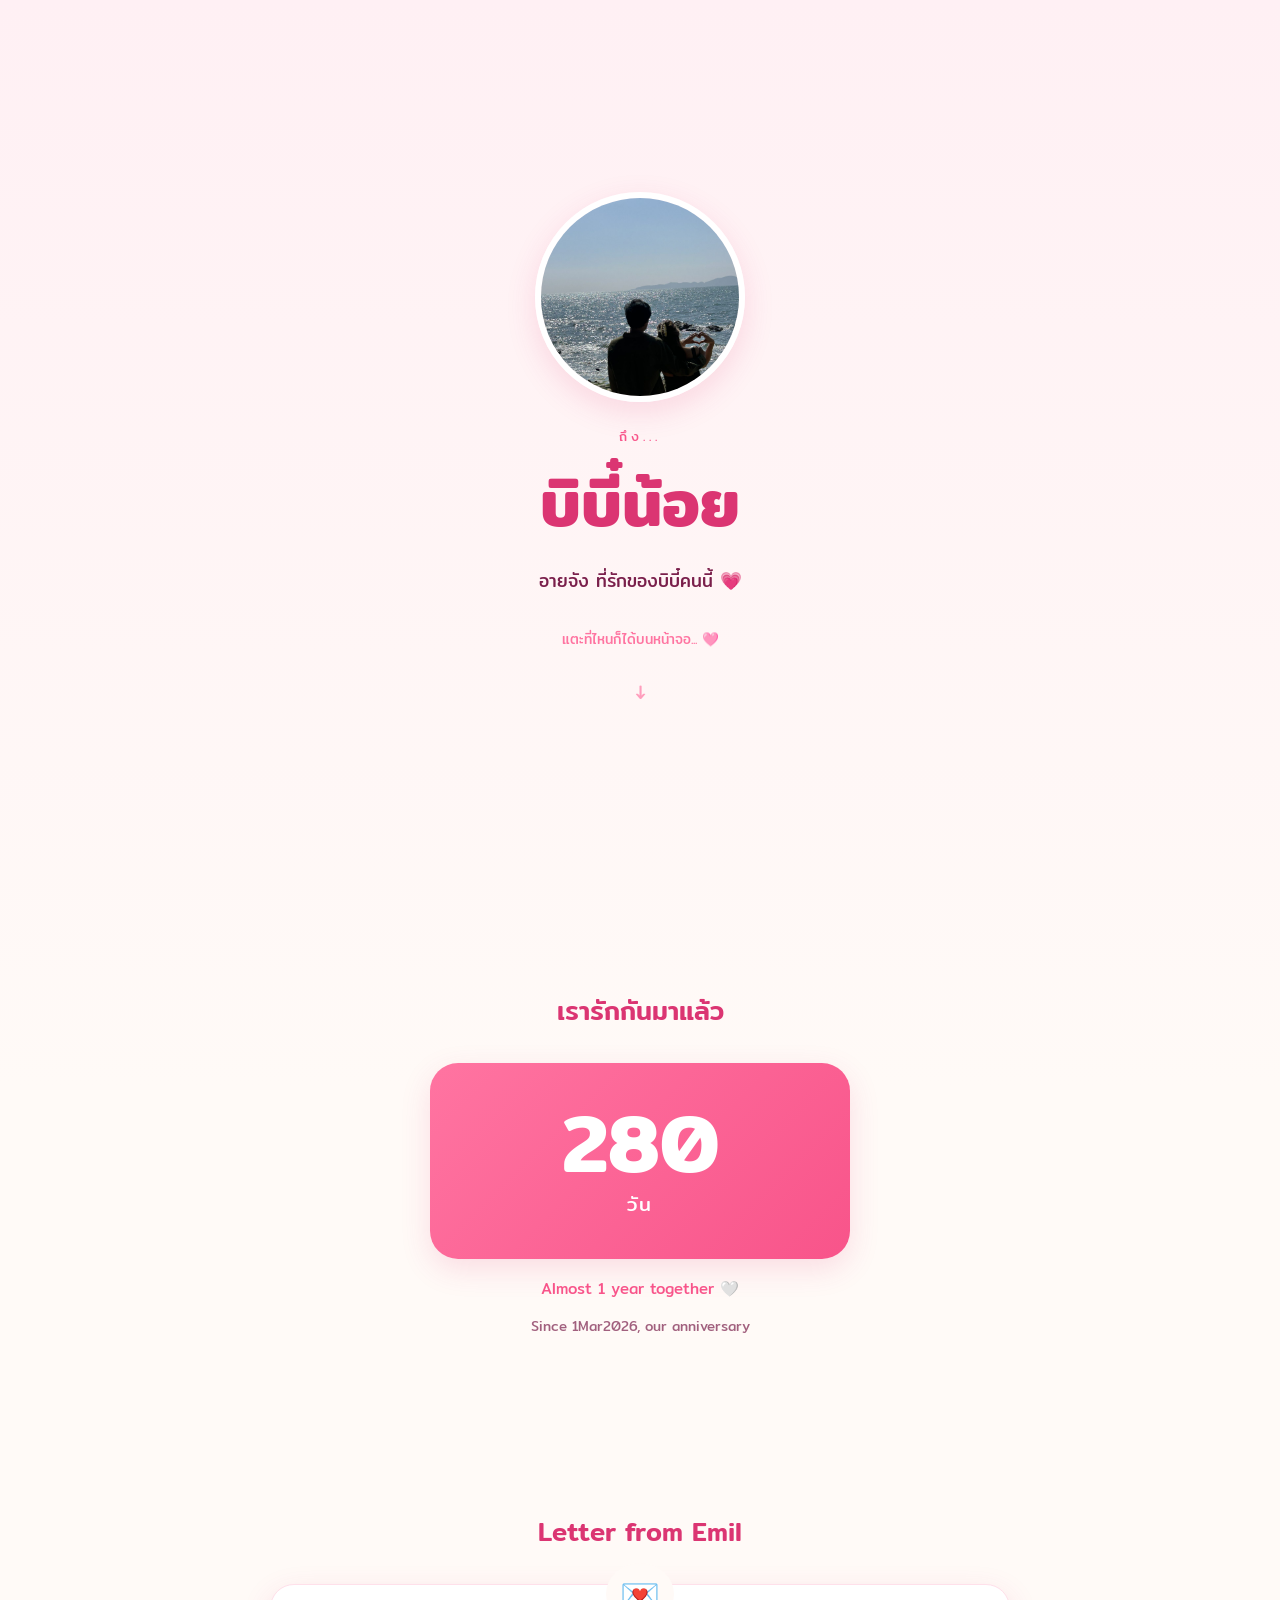
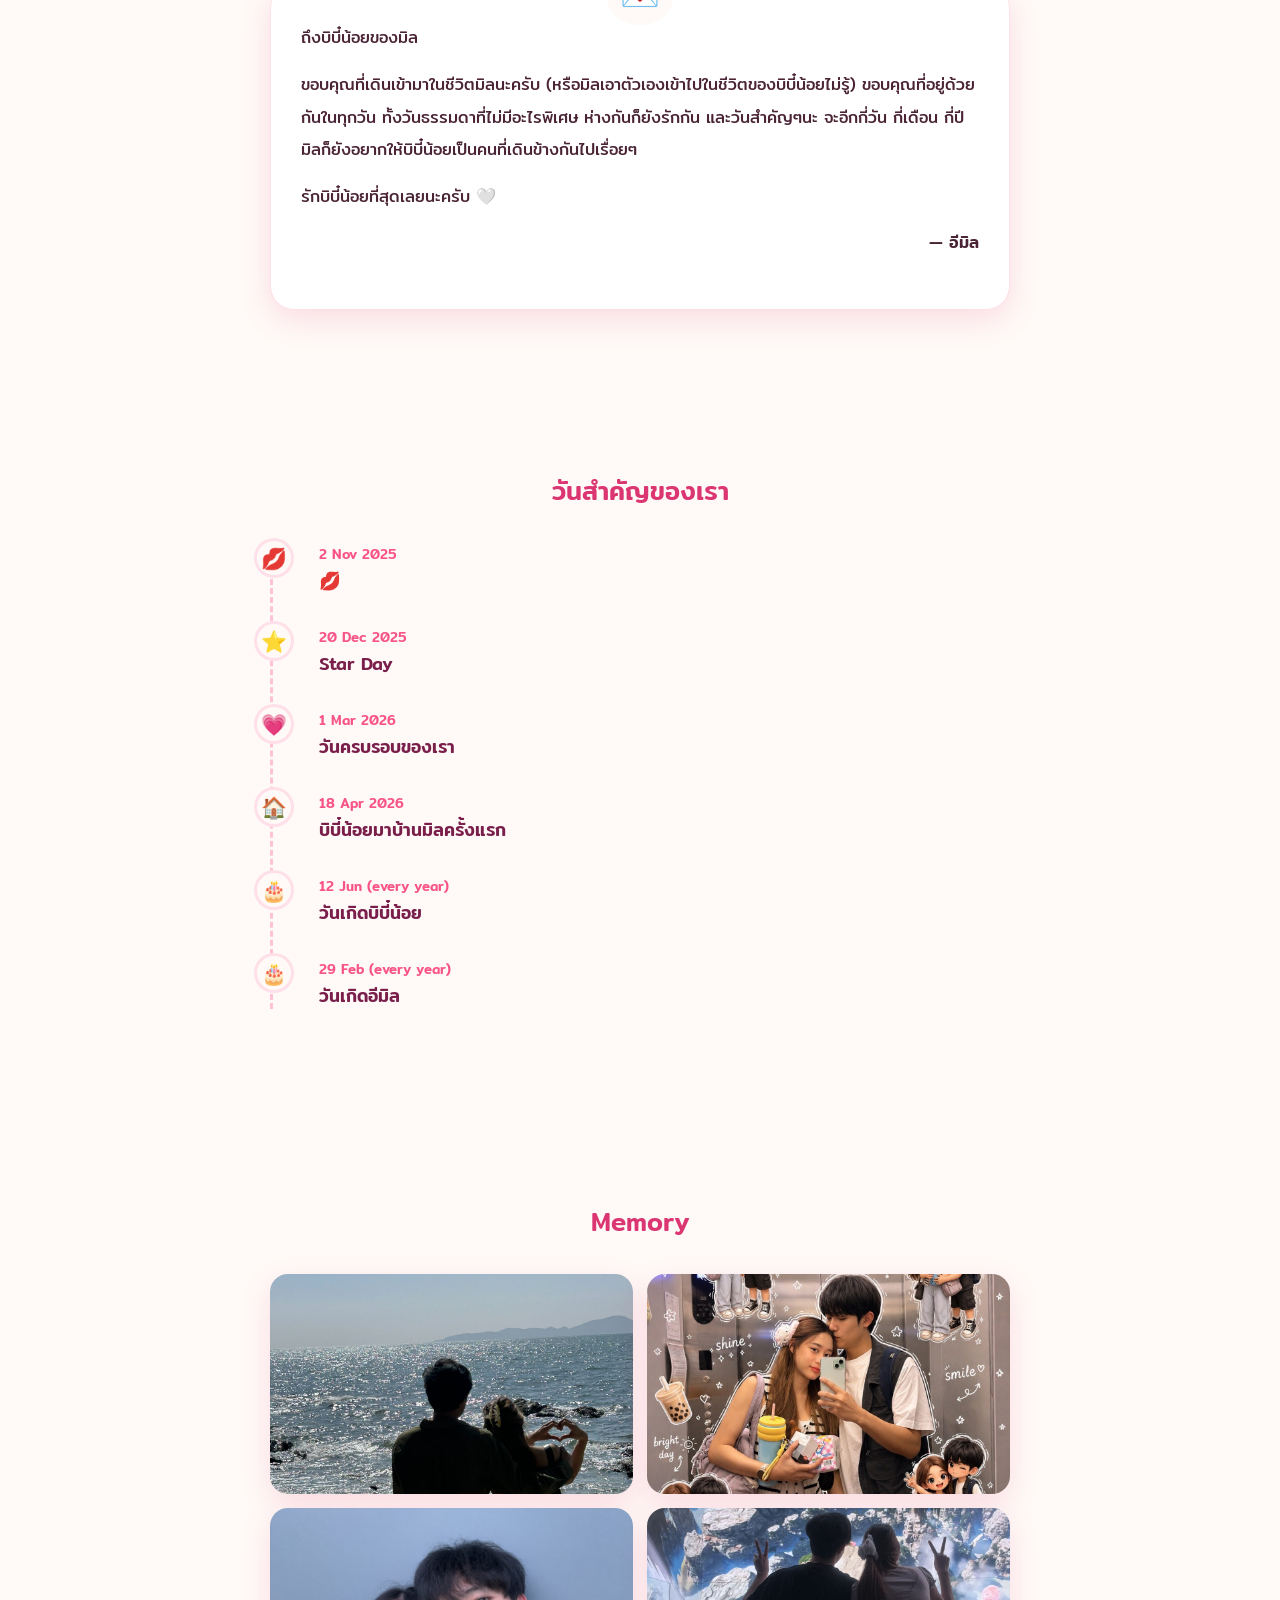
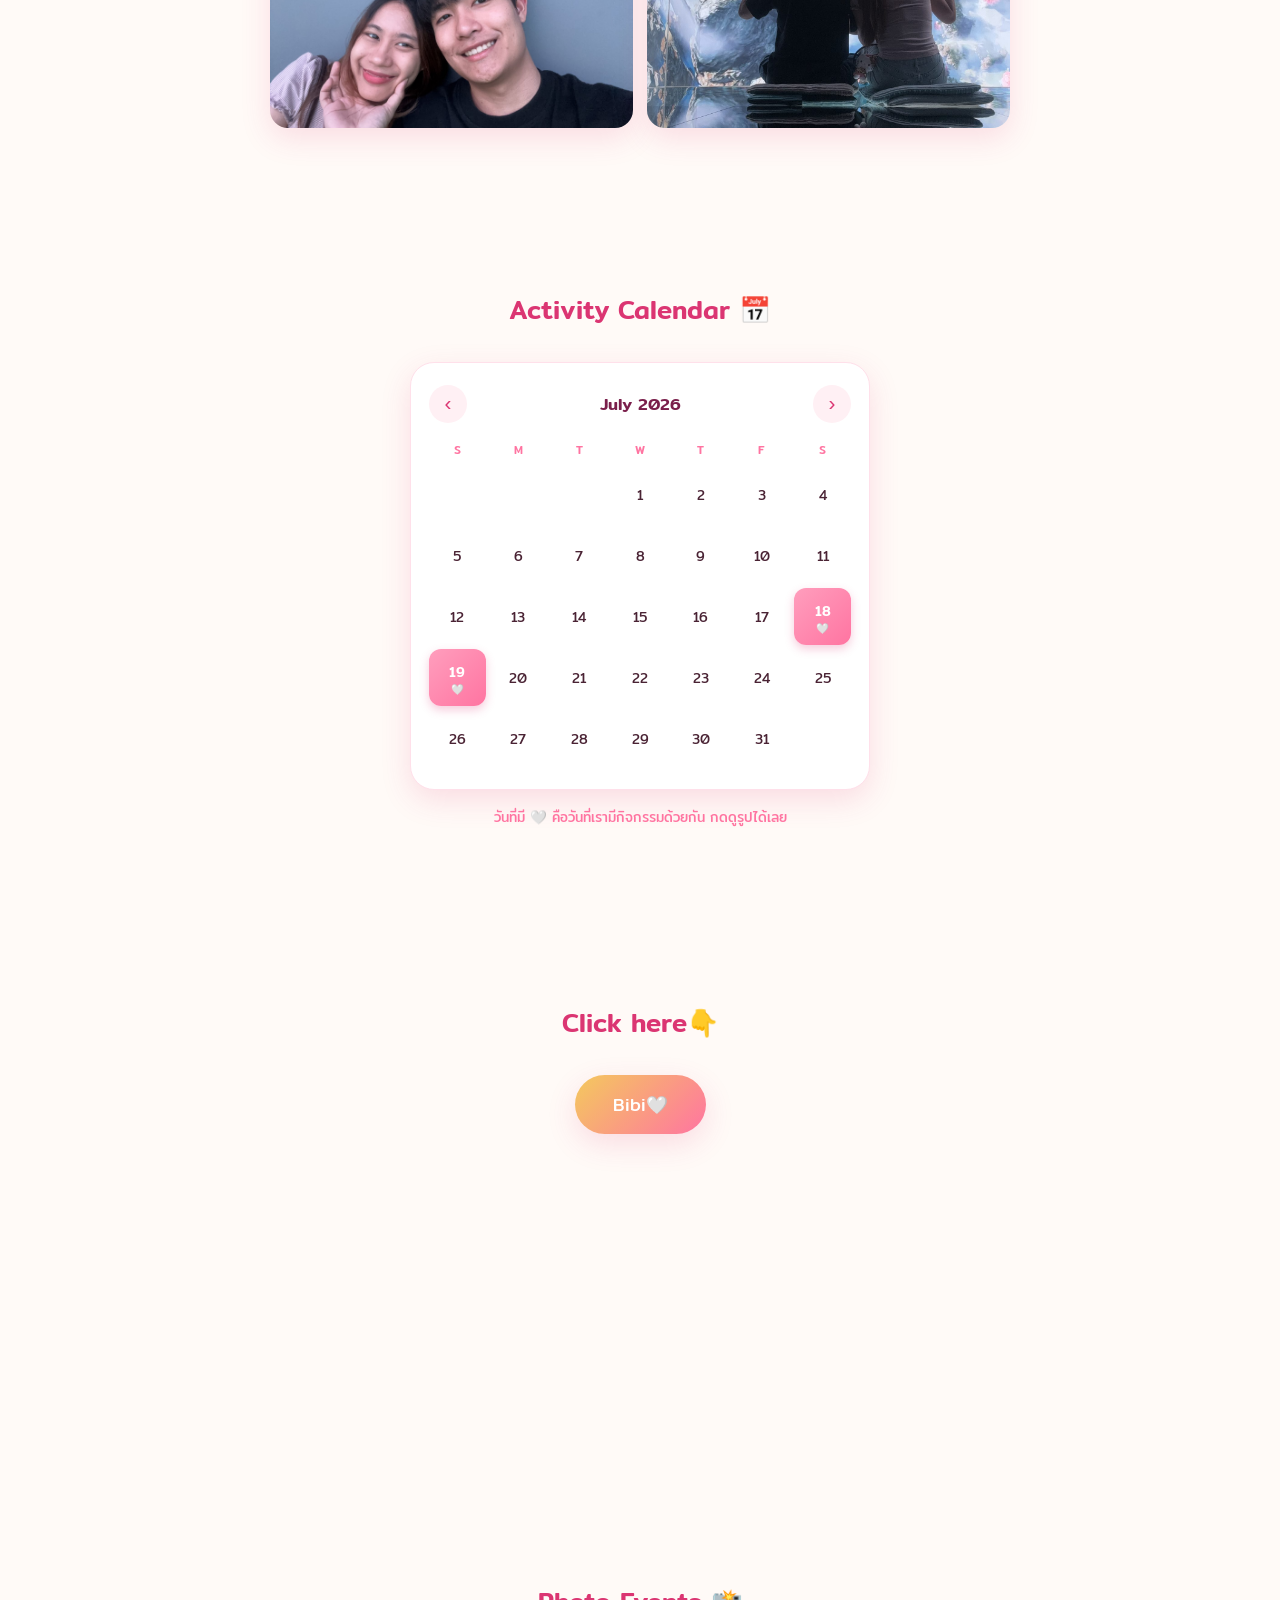
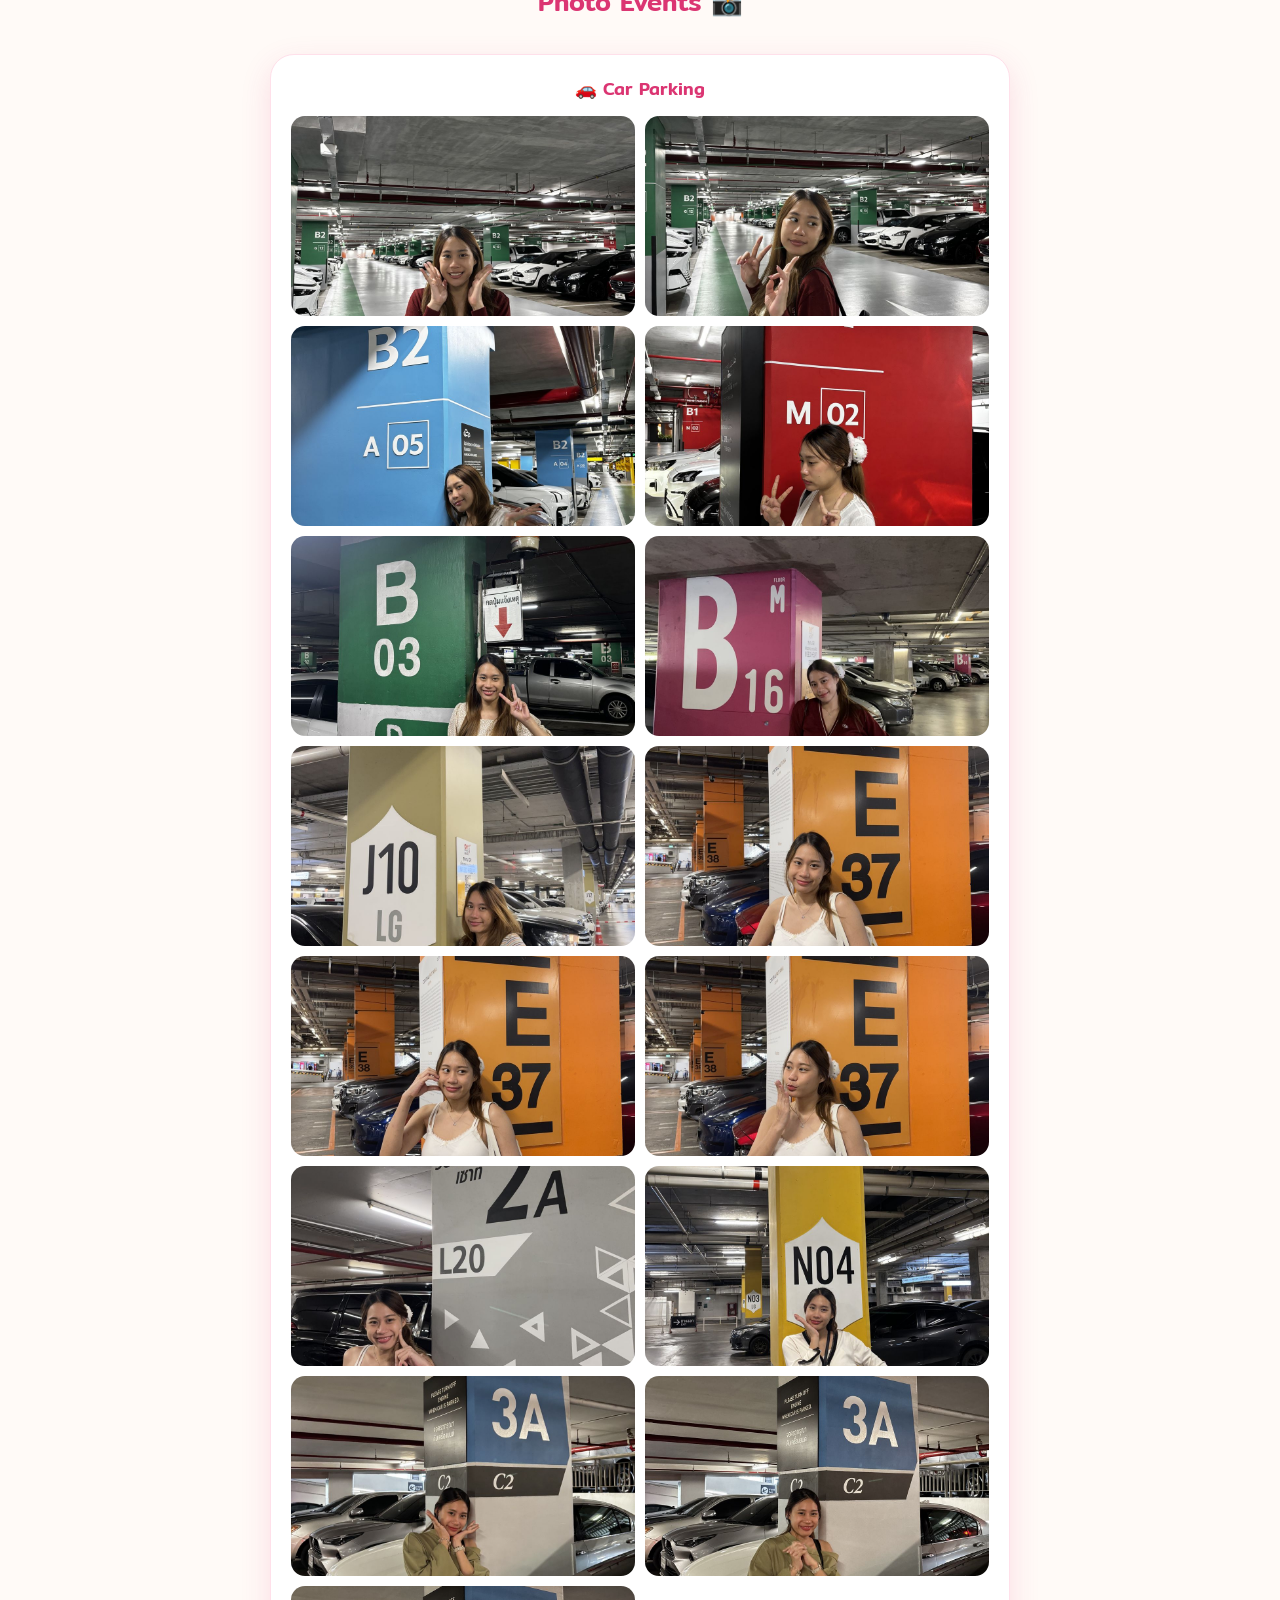
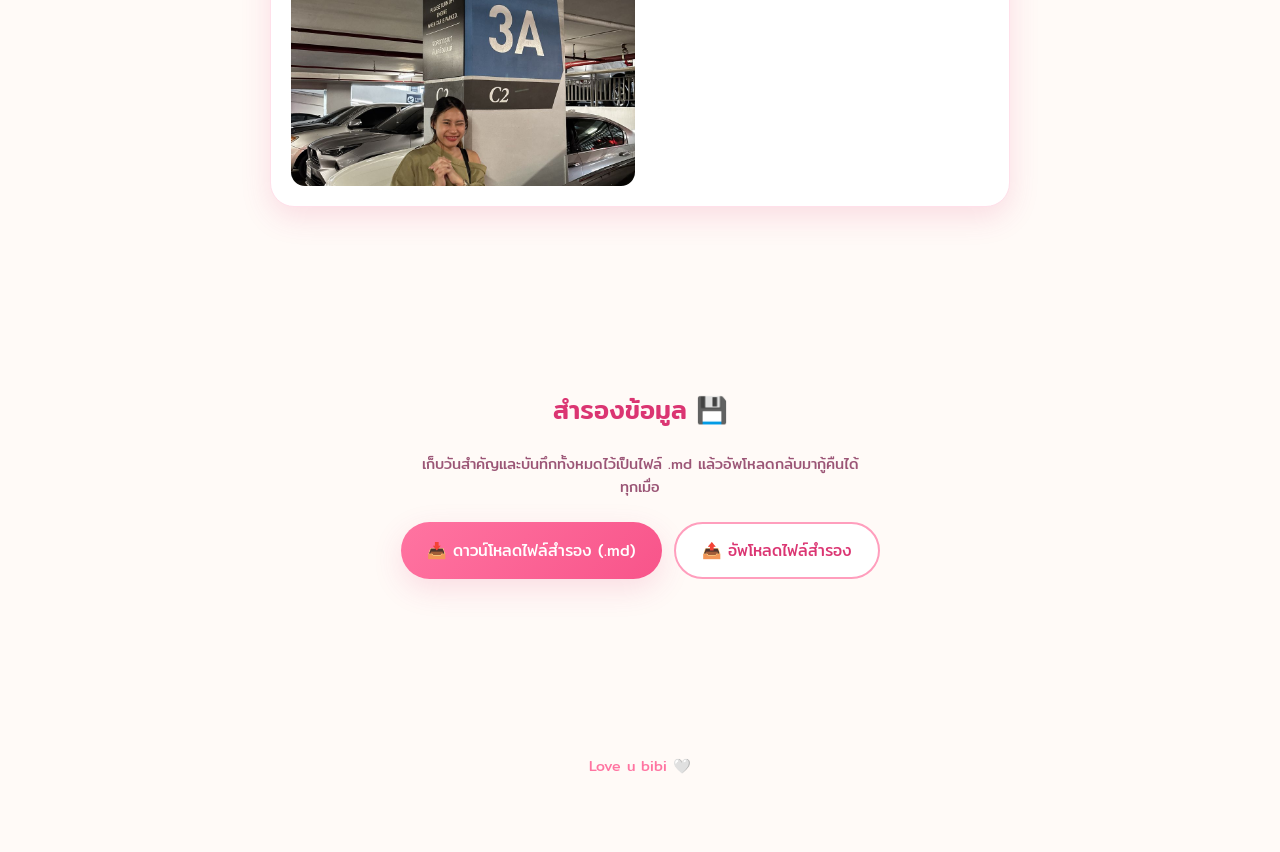
==== love/index.html @ 6ec4f857 "love/: Photo Events replaces journal — Car Parking category, 15 photos (v=3)" ====
<!DOCTYPE html>
<html lang="th">
<head>
<meta charset="UTF-8" />
<meta name="viewport" content="width=device-width, initial-scale=1.0" />
<title>อายจัง 💕</title>
<link rel="preconnect" href="https://fonts.googleapis.com">
<link href="https://fonts.googleapis.com/css2?family=Mitr:wght@300;400;500;600&family=Kanit:wght@300;400;500;600&display=swap" rel="stylesheet">
<link rel="stylesheet" href="style.css?v=3">
</head>
<body>

<div id="heart-field"></div>

<header class="hero">
  <div class="hero-photo">
    <img src="assets/photo-5.jpeg" alt="เรา" />
  </div>
  <p class="eyebrow">ถึง...</p>
  <h1 id="nickname-rotator">พี่อาย</h1>
  <p class="tagline">อายจัง ที่รักของบิบี๋คนนี้ 💗</p>
  <p class="hint">แตะที่ไหนก็ได้บนหน้าจอ... 🩷</p>
  <div class="scroll-cue">↓</div>
</header>

<main>

  <section class="counter-section">
    <h2 class="section-title">เรารักกันมาแล้ว</h2>
    <div class="counter-box">
      <div class="counter-num" id="day-count">0</div>
      <div class="counter-label">วัน</div>
    </div>
    <p class="counter-sub" id="counter-sub"></p>
    <p class="counter-since">Since 1Mar2026, our anniversary</p>
  </section>

  <section class="letter-section">
    <h2 class="section-title">Letter from Emil</h2>
    <div class="letter-card">
      <p>ถึงบิบี๋น้อยของมิล</p>
      <p>ขอบคุณที่เดินเข้ามาในชีวิตมิลนะครับ (หรือมิลเอาตัวเองเข้าไปในชีวิตของบิบี๋น้อยไม่รู้) ขอบคุณที่อยู่ด้วยกันในทุกวัน ทั้งวันธรรมดาที่ไม่มีอะไรพิเศษ ห่างกันก็ยังรักกัน และวันสำคัญๆนะ จะอีกกี่วัน กี่เดือน กี่ปี มิลก็ยังอยากให้บิบี๋น้อยเป็นคนที่เดินข้างกันไปเรื่อยๆ</p>
      <p>รักบิบี๋น้อยที่สุดเลยนะครับ 🤍</p>
      <p class="signature">— อีมิล</p>
    </div>
  </section>

  <section class="timeline-section">
    <h2 class="section-title">วันสำคัญของเรา</h2>
    <div class="timeline" id="timeline"></div>
  </section>

  <section class="gallery-section">
    <h2 class="section-title">Memory</h2>
    <div class="gallery" id="gallery">
      <img src="assets/photo-5.jpeg" alt="เรา" />
      <img src="assets/photo-3.jpeg" alt="เรา" />
      <img src="assets/photo-1.jpeg" alt="เรา" />
      <img src="assets/photo-2.jpeg" alt="เรา" />
    </div>
  </section>

  <section class="calendar-section">
    <h2 class="section-title">Activity Calendar 📅</h2>
    <div class="calendar-card">
      <div class="calendar-head">
        <button id="cal-prev" aria-label="previous month">‹</button>
        <div id="cal-title"></div>
        <button id="cal-next" aria-label="next month">›</button>
      </div>
      <div class="calendar-grid" id="cal-grid"></div>
    </div>
    <p class="calendar-hint">วันที่มี 🤍 คือวันที่เรามีกิจกรรมด้วยกัน กดดูรูปได้เลย</p>
  </section>

  <section class="surprise-section">
    <h2 class="section-title">Click here👇</h2>
    <button id="surprise-btn">Bibi🤍</button>
    <div class="surprise-photo" id="surprise-photo">
      <img src="assets/photo-4.jpeg" alt="จูบ" />
    </div>
    <div class="surprise-message" id="surprise-message"></div>
  </section>

  <section class="events-section">
    <h2 class="section-title">Photo Events 📸</h2>
    <div id="events-list"></div>
  </section>

  <section class="backup-section">
    <h2 class="section-title">สำรองข้อมูล 💾</h2>
    <p class="backup-desc">เก็บวันสำคัญและบันทึกทั้งหมดไว้เป็นไฟล์ .md แล้วอัพโหลดกลับมากู้คืนได้ทุกเมื่อ</p>
    <div class="backup-buttons">
      <button id="export-btn">📥 ดาวน์โหลดไฟล์สำรอง (.md)</button>
      <label class="upload-btn" for="import-input">📤 อัพโหลดไฟล์สำรอง</label>
      <input type="file" id="import-input" accept=".md,.txt" hidden />
    </div>
    <p class="backup-status" id="backup-status"></p>
  </section>

</main>

<footer>
  <p>Love u bibi 🤍</p>
</footer>

<div class="day-view" id="day-view">
  <div class="day-view-card">
    <button class="day-view-close" id="day-view-close">✕</button>
    <div class="day-view-title" id="day-view-title"></div>
    <div class="day-view-photos" id="day-view-photos"></div>
  </div>
</div>

<div class="lightbox" id="lightbox">
  <img id="lightbox-img" src="" alt="" />
</div>

<script src="script.js?v=3"></script>
</body>
</html>
---- love/style.css ----
:root {
  --pink-50: #fff0f4;
  --pink-100: #ffe0ea;
  --pink-200: #ffc2d6;
  --pink-300: #ff9ebd;
  --pink-400: #ff74a1;
  --pink-500: #f8548a;
  --pink-600: #db3572;
  --plum-700: #7a1f4b;
  --ink: #4a2334;
  --cream: #fffaf7;
  --gold: #f4c95d;
  --shadow: 0 10px 30px rgba(219, 53, 114, 0.15);
}

* { box-sizing: border-box; }

html { scroll-behavior: smooth; }

body {
  margin: 0;
  font-family: "Mitr", "Kanit", sans-serif;
  background: linear-gradient(180deg, var(--pink-50) 0%, var(--cream) 15%, var(--cream) 100%);
  color: var(--ink);
  overflow-x: hidden;
  cursor: default;
}

#heart-field {
  position: fixed;
  inset: 0;
  pointer-events: none;
  z-index: 5;
  overflow: hidden;
}

.ambient-heart {
  position: absolute;
  bottom: -10%;
  font-size: 20px;
  opacity: 0.55;
  animation: floatUp linear forwards;
  will-change: transform;
  filter: drop-shadow(0 0 6px rgba(255,255,255,0.4));
}

@keyframes floatUp {
  0% { transform: translateY(0) translateX(0) rotate(0deg); opacity: 0; }
  10% { opacity: 0.6; }
  90% { opacity: 0.5; }
  100% { transform: translateY(-115vh) translateX(var(--drift, 20px)) rotate(25deg); opacity: 0; }
}

.burst-heart {
  position: fixed;
  pointer-events: none;
  z-index: 999;
  font-size: 18px;
  animation: burst 900ms ease-out forwards;
}

@keyframes burst {
  0% { transform: translate(0,0) scale(0.6); opacity: 1; }
  100% { transform: translate(var(--bx), var(--by)) scale(1.2); opacity: 0; }
}

/* HERO */
.hero {
  min-height: 100svh;
  display: flex;
  flex-direction: column;
  align-items: center;
  justify-content: center;
  text-align: center;
  padding: 40px 20px;
  position: relative;
  z-index: 2;
}

.hero-photo {
  width: 210px;
  height: 210px;
  border-radius: 50%;
  overflow: hidden;
  border: 6px solid #fff;
  box-shadow: var(--shadow);
  margin-bottom: 24px;
}

.hero-photo img {
  width: 100%;
  height: 100%;
  object-fit: cover;
  object-position: center 25%;
}

.eyebrow {
  letter-spacing: 4px;
  text-transform: uppercase;
  font-size: 13px;
  color: var(--pink-500);
  margin: 0 0 6px;
}

#nickname-rotator {
  font-size: clamp(2.4rem, 8vw, 4rem);
  margin: 0;
  color: var(--pink-600);
  font-weight: 600;
  min-height: 1.3em;
  transition: opacity 0.35s ease;
}

.tagline {
  font-size: 1.1rem;
  color: var(--plum-700);
  margin: 14px 0 4px;
}

.hint {
  font-size: 0.85rem;
  color: var(--pink-400);
  margin-top: 30px;
}

.scroll-cue {
  margin-top: 10px;
  font-size: 1.4rem;
  color: var(--pink-300);
  animation: bounce 2s infinite;
}

@keyframes bounce {
  0%, 100% { transform: translateY(0); }
  50% { transform: translateY(8px); }
}

main {
  position: relative;
  z-index: 2;
}

section {
  padding: 70px 20px;
  max-width: 780px;
  margin: 0 auto;
}

.section-title {
  text-align: center;
  font-size: 1.6rem;
  color: var(--pink-600);
  margin-bottom: 32px;
  font-weight: 500;
}

/* COUNTER */
.counter-section { text-align: center; }

.counter-box {
  background: linear-gradient(135deg, var(--pink-400), var(--pink-500));
  color: #fff;
  border-radius: 28px;
  padding: 40px 20px;
  box-shadow: var(--shadow);
  max-width: 420px;
  margin: 0 auto;
}

.counter-num {
  font-size: clamp(3rem, 14vw, 5rem);
  font-weight: 600;
  line-height: 1;
  font-variant-numeric: tabular-nums;
}

.counter-label {
  font-size: 1.2rem;
  margin-top: 6px;
  letter-spacing: 2px;
}

.counter-sub {
  margin-top: 18px;
  color: var(--pink-500);
  font-size: 0.95rem;
}

.counter-since {
  color: var(--plum-700);
  opacity: 0.7;
  font-size: 0.85rem;
  margin-top: 4px;
}

/* LETTER */
.letter-card {
  background: #fff;
  border-radius: 24px;
  padding: 36px 30px;
  box-shadow: var(--shadow);
  border: 1px solid var(--pink-100);
  position: relative;
}

.letter-card::before {
  content: "💌";
  position: absolute;
  top: -22px;
  left: 50%;
  transform: translateX(-50%);
  font-size: 2rem;
  background: var(--cream);
  padding: 6px 14px;
  border-radius: 50%;
}

.letter-card p {
  line-height: 2;
  font-size: 1.02rem;
  color: var(--ink);
  margin: 0 0 14px;
}

.signature {
  text-align: right;
  color: var(--pink-500);
  font-weight: 500;
}

/* TIMELINE */
.timeline {
  position: relative;
  padding-left: 26px;
  border-left: 3px dashed var(--pink-200);
}

.timeline-item {
  position: relative;
  margin-bottom: 32px;
  padding-left: 20px;
}

.timeline-item::before {
  content: attr(data-emoji);
  position: absolute;
  left: -42px;
  top: -2px;
  font-size: 1.3rem;
  background: var(--cream);
  width: 34px;
  height: 34px;
  display: flex;
  align-items: center;
  justify-content: center;
  border-radius: 50%;
  box-shadow: 0 0 0 3px var(--pink-100);
}

.timeline-item .t-date {
  color: var(--pink-500);
  font-size: 0.85rem;
  font-weight: 500;
}

.timeline-item .t-title {
  font-size: 1.1rem;
  color: var(--plum-700);
  margin: 2px 0 4px;
  font-weight: 500;
}

.timeline-item .t-desc {
  font-size: 0.9rem;
  color: var(--ink);
  opacity: 0.8;
}

/* GALLERY */
.gallery {
  display: grid;
  grid-template-columns: repeat(2, 1fr);
  gap: 14px;
}

.gallery img {
  width: 100%;
  height: 220px;
  object-fit: cover;
  border-radius: 18px;
  box-shadow: var(--shadow);
  cursor: pointer;
  transition: transform 0.25s ease;
}

.gallery img:hover { transform: scale(1.03); }

/* ACTIVITY CALENDAR */
.calendar-card {
  background: #fff;
  border-radius: 24px;
  padding: 22px 18px;
  box-shadow: var(--shadow);
  border: 1px solid var(--pink-100);
  max-width: 460px;
  margin: 0 auto;
}

.calendar-head {
  display: flex;
  align-items: center;
  justify-content: space-between;
  margin-bottom: 14px;
}

.calendar-head button {
  border: none;
  background: var(--pink-50);
  color: var(--pink-600);
  width: 38px;
  height: 38px;
  border-radius: 50%;
  font-size: 1.3rem;
  cursor: pointer;
  line-height: 1;
}

.calendar-head button:active { transform: scale(0.92); }

#cal-title {
  font-weight: 500;
  color: var(--plum-700);
  font-size: 1.05rem;
}

.calendar-grid {
  display: grid;
  grid-template-columns: repeat(7, 1fr);
  gap: 4px;
}

.cal-dow {
  text-align: center;
  font-size: 0.72rem;
  color: var(--pink-400);
  padding: 4px 0;
  font-weight: 500;
}

.cal-day {
  aspect-ratio: 1;
  display: flex;
  flex-direction: column;
  align-items: center;
  justify-content: center;
  border-radius: 12px;
  font-size: 0.85rem;
  color: var(--ink);
  position: relative;
}

.cal-day.cal-today { box-shadow: inset 0 0 0 2px var(--pink-300); }

.cal-day.cal-active {
  background: linear-gradient(135deg, var(--pink-300), var(--pink-400));
  color: #fff;
  cursor: pointer;
  font-weight: 500;
  box-shadow: 0 4px 10px rgba(219, 53, 114, 0.25);
}

.cal-day.cal-active:active { transform: scale(0.92); }

.cal-day .cal-mark {
  font-size: 0.65rem;
  line-height: 1;
  margin-top: 1px;
}

.calendar-hint {
  text-align: center;
  color: var(--pink-400);
  font-size: 0.85rem;
  margin-top: 16px;
}

/* DAY VIEW OVERLAY */
.day-view {
  position: fixed;
  inset: 0;
  background: rgba(74, 35, 52, 0.85);
  display: none;
  align-items: center;
  justify-content: center;
  z-index: 1001;
  padding: 18px;
}

.day-view.open { display: flex; }

.day-view-card {
  background: var(--cream);
  border-radius: 22px;
  padding: 20px;
  max-width: 460px;
  width: 100%;
  max-height: 88vh;
  overflow-y: auto;
  position: relative;
}

.day-view-close {
  position: absolute;
  top: 12px;
  right: 12px;
  border: none;
  background: var(--pink-100);
  color: var(--pink-600);
  width: 34px;
  height: 34px;
  border-radius: 50%;
  cursor: pointer;
  font-size: 1rem;
}

.day-view-title {
  text-align: center;
  color: var(--pink-600);
  font-weight: 500;
  font-size: 1.05rem;
  margin: 4px 30px 14px;
}

.day-view-photos {
  display: flex;
  flex-direction: column;
  gap: 12px;
}

.day-view-activity-title {
  color: var(--pink-600);
  font-weight: 500;
  font-size: 0.95rem;
  margin-top: 6px;
}

.day-view-photos img {
  width: 100%;
  border-radius: 14px;
  box-shadow: var(--shadow);
  display: block;
}

/* SURPRISE */
.surprise-section {
  text-align: center;
}

#surprise-btn {
  font-family: inherit;
  font-size: 1.1rem;
  padding: 16px 38px;
  border-radius: 999px;
  border: none;
  background: linear-gradient(135deg, var(--gold), var(--pink-400));
  color: #fff;
  box-shadow: var(--shadow);
  cursor: pointer;
  transition: transform 0.15s ease;
}

#surprise-btn:active { transform: scale(0.95); }

.surprise-photo {
  margin: 26px auto 0;
  width: min(270px, 70vw);
  transform: scale(0);
  opacity: 0;
  transition: transform 0.5s cubic-bezier(0.34, 1.56, 0.64, 1), opacity 0.4s ease;
}

.surprise-photo.show {
  transform: scale(1);
  opacity: 1;
}

.surprise-photo img {
  width: 100%;
  border-radius: 22px;
  border: 5px solid #fff;
  box-shadow: var(--shadow);
  display: block;
}

.surprise-message {
  margin-top: 26px;
  font-size: 1.15rem;
  color: var(--plum-700);
  min-height: 30px;
  max-width: 500px;
  margin-left: auto;
  margin-right: auto;
  line-height: 1.8;
  opacity: 0;
  transition: opacity 0.4s ease;
}

.surprise-message.show { opacity: 1; }

/* JOURNAL */
.journal-form {
  background: #fff;
  border-radius: 20px;
  padding: 20px;
  box-shadow: var(--shadow);
  border: 1px solid var(--pink-100);
  display: flex;
  flex-direction: column;
  gap: 12px;
  max-width: 520px;
  margin: 0 auto 26px;
}

.journal-form input,
.journal-form select {
  font-family: inherit;
  font-size: 0.95rem;
  padding: 12px 14px;
  border: 1.5px solid var(--pink-200);
  border-radius: 12px;
  color: var(--ink);
  background: var(--pink-50);
  outline: none;
}

.journal-form input:focus,
.journal-form select:focus {
  border-color: var(--pink-400);
}

.journal-form-row {
  display: flex;
  gap: 10px;
}

.journal-form-row select { flex: 1; }

.journal-form button {
  font-family: inherit;
  font-size: 0.95rem;
  padding: 12px 22px;
  border: none;
  border-radius: 12px;
  background: linear-gradient(135deg, var(--pink-400), var(--pink-500));
  color: #fff;
  cursor: pointer;
}

.journal-form button:active { transform: scale(0.96); }

.notes-list {
  max-width: 520px;
  margin: 0 auto;
  display: flex;
  flex-direction: column;
  gap: 10px;
}

.note-item {
  background: #fff;
  border: 1px solid var(--pink-100);
  border-radius: 14px;
  padding: 12px 16px;
  box-shadow: 0 4px 12px rgba(219, 53, 114, 0.08);
  display: flex;
  align-items: flex-start;
  gap: 10px;
}

.note-item .n-body { flex: 1; }

.note-item .n-date {
  font-size: 0.78rem;
  color: var(--pink-500);
}

.note-item .n-text {
  font-size: 0.95rem;
  color: var(--ink);
  margin-top: 2px;
  word-break: break-word;
}

.note-item .n-del {
  border: none;
  background: none;
  cursor: pointer;
  font-size: 0.9rem;
  opacity: 0.5;
  padding: 4px;
}

.note-item .n-del:hover { opacity: 1; }

.notes-empty {
  text-align: center;
  color: var(--pink-300);
  font-size: 0.9rem;
}

/* PHOTO EVENTS */
.event-card {
  background: #fff;
  border-radius: 24px;
  padding: 20px;
  box-shadow: var(--shadow);
  border: 1px solid var(--pink-100);
  margin-bottom: 22px;
}

.event-title {
  color: var(--pink-600);
  font-weight: 500;
  font-size: 1.1rem;
  margin: 0 0 14px;
  text-align: center;
}

.event-photos {
  display: grid;
  grid-template-columns: repeat(2, 1fr);
  gap: 10px;
}

.event-photos img {
  width: 100%;
  height: 200px;
  object-fit: cover;
  border-radius: 14px;
  cursor: pointer;
  transition: transform 0.25s ease;
}

.event-photos img:hover { transform: scale(1.03); }

/* BACKUP */
.backup-section { text-align: center; }

.backup-desc {
  color: var(--plum-700);
  opacity: 0.75;
  font-size: 0.92rem;
  max-width: 440px;
  margin: -10px auto 24px;
}

.backup-buttons {
  display: flex;
  flex-wrap: wrap;
  gap: 12px;
  justify-content: center;
}

#export-btn, .upload-btn {
  font-family: inherit;
  font-size: 0.98rem;
  padding: 14px 26px;
  border-radius: 999px;
  border: none;
  cursor: pointer;
  display: inline-block;
}

#export-btn {
  background: linear-gradient(135deg, var(--pink-400), var(--pink-500));
  color: #fff;
  box-shadow: var(--shadow);
}

.upload-btn {
  background: #fff;
  color: var(--pink-600);
  border: 2px solid var(--pink-300);
}

#export-btn:active, .upload-btn:active { transform: scale(0.96); }

.backup-status {
  margin-top: 16px;
  font-size: 0.9rem;
  color: var(--pink-600);
  min-height: 1.4em;
}

footer {
  text-align: center;
  padding: 40px 20px 60px;
  color: var(--pink-400);
  font-size: 0.9rem;
  position: relative;
  z-index: 2;
}

/* LIGHTBOX */
.lightbox {
  position: fixed;
  inset: 0;
  background: rgba(74, 35, 52, 0.9);
  display: none;
  align-items: center;
  justify-content: center;
  z-index: 1000;
  padding: 20px;
}

.lightbox.open { display: flex; }

.lightbox img {
  max-width: 100%;
  max-height: 90vh;
  border-radius: 12px;
  box-shadow: 0 10px 40px rgba(0,0,0,0.4);
}

@media (max-width: 480px) {
  .gallery { grid-template-columns: 1fr 1fr; }
  .gallery img { height: 160px; }
}
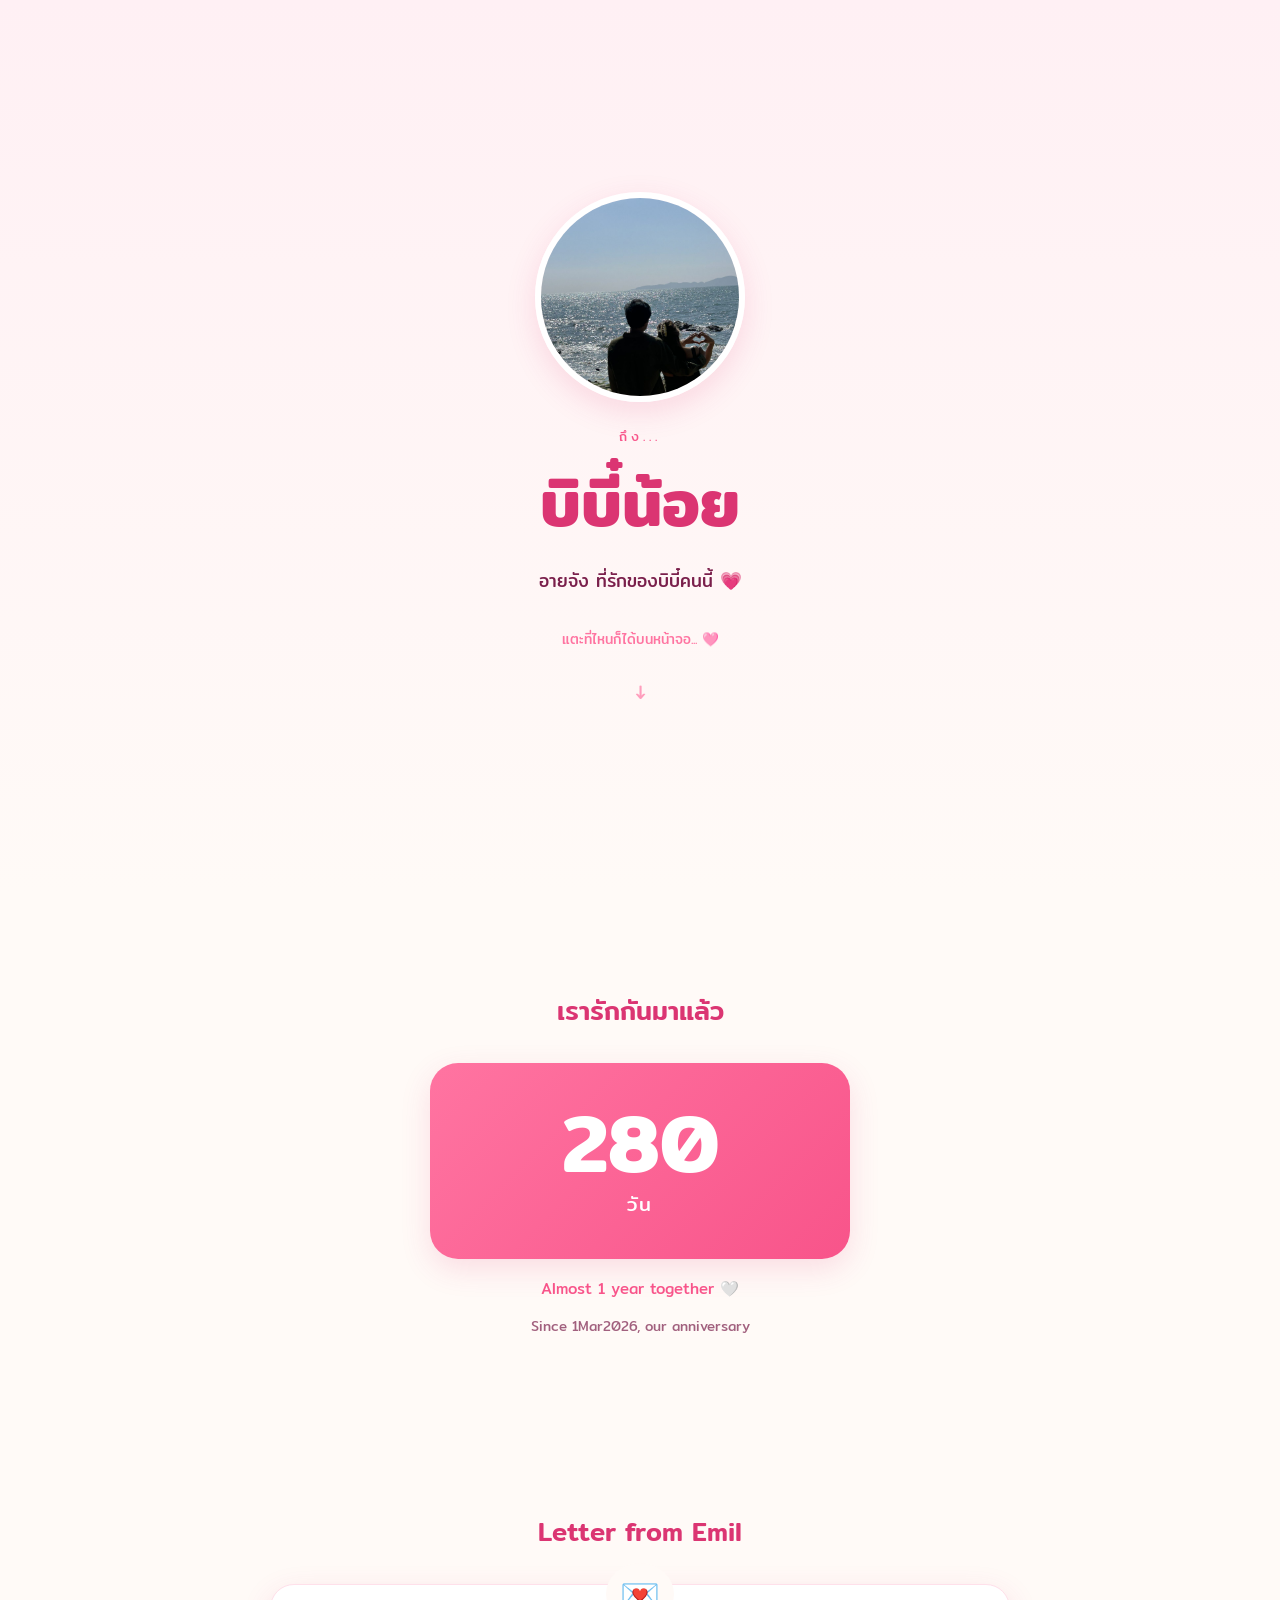
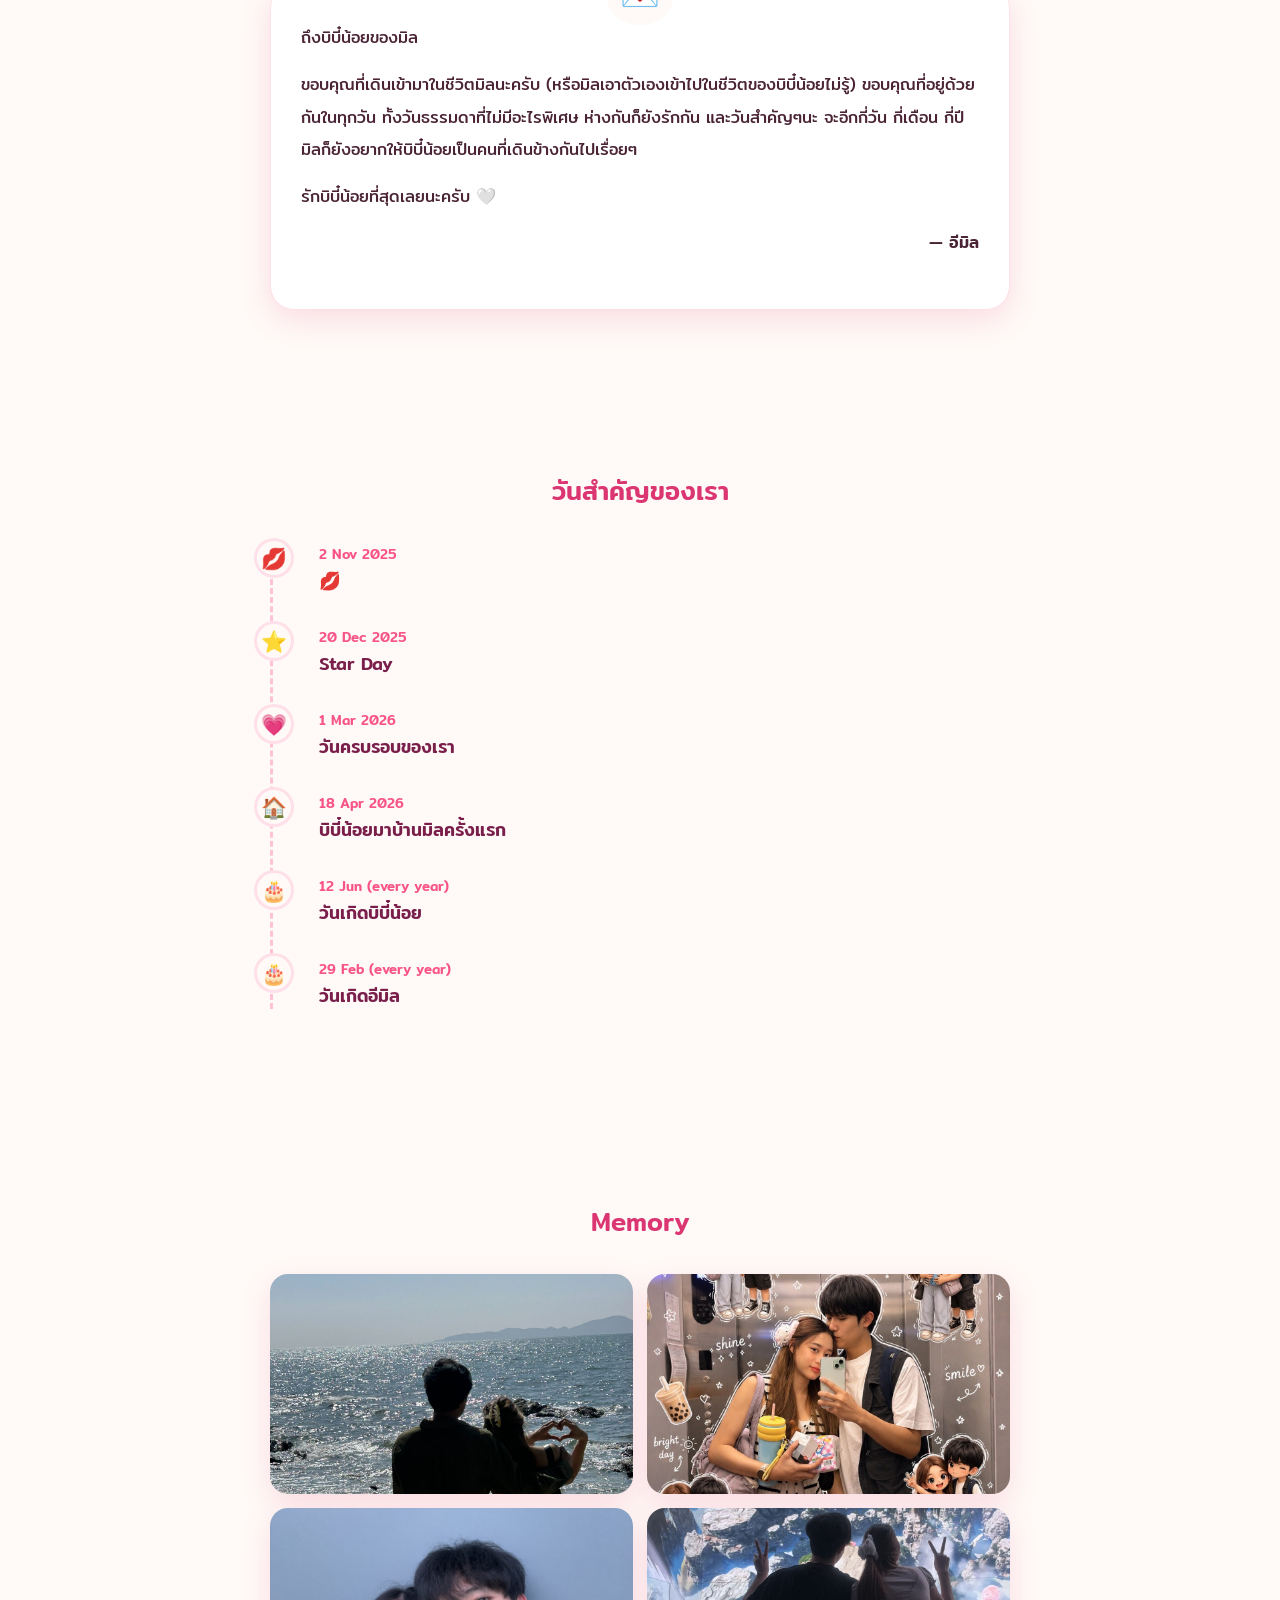
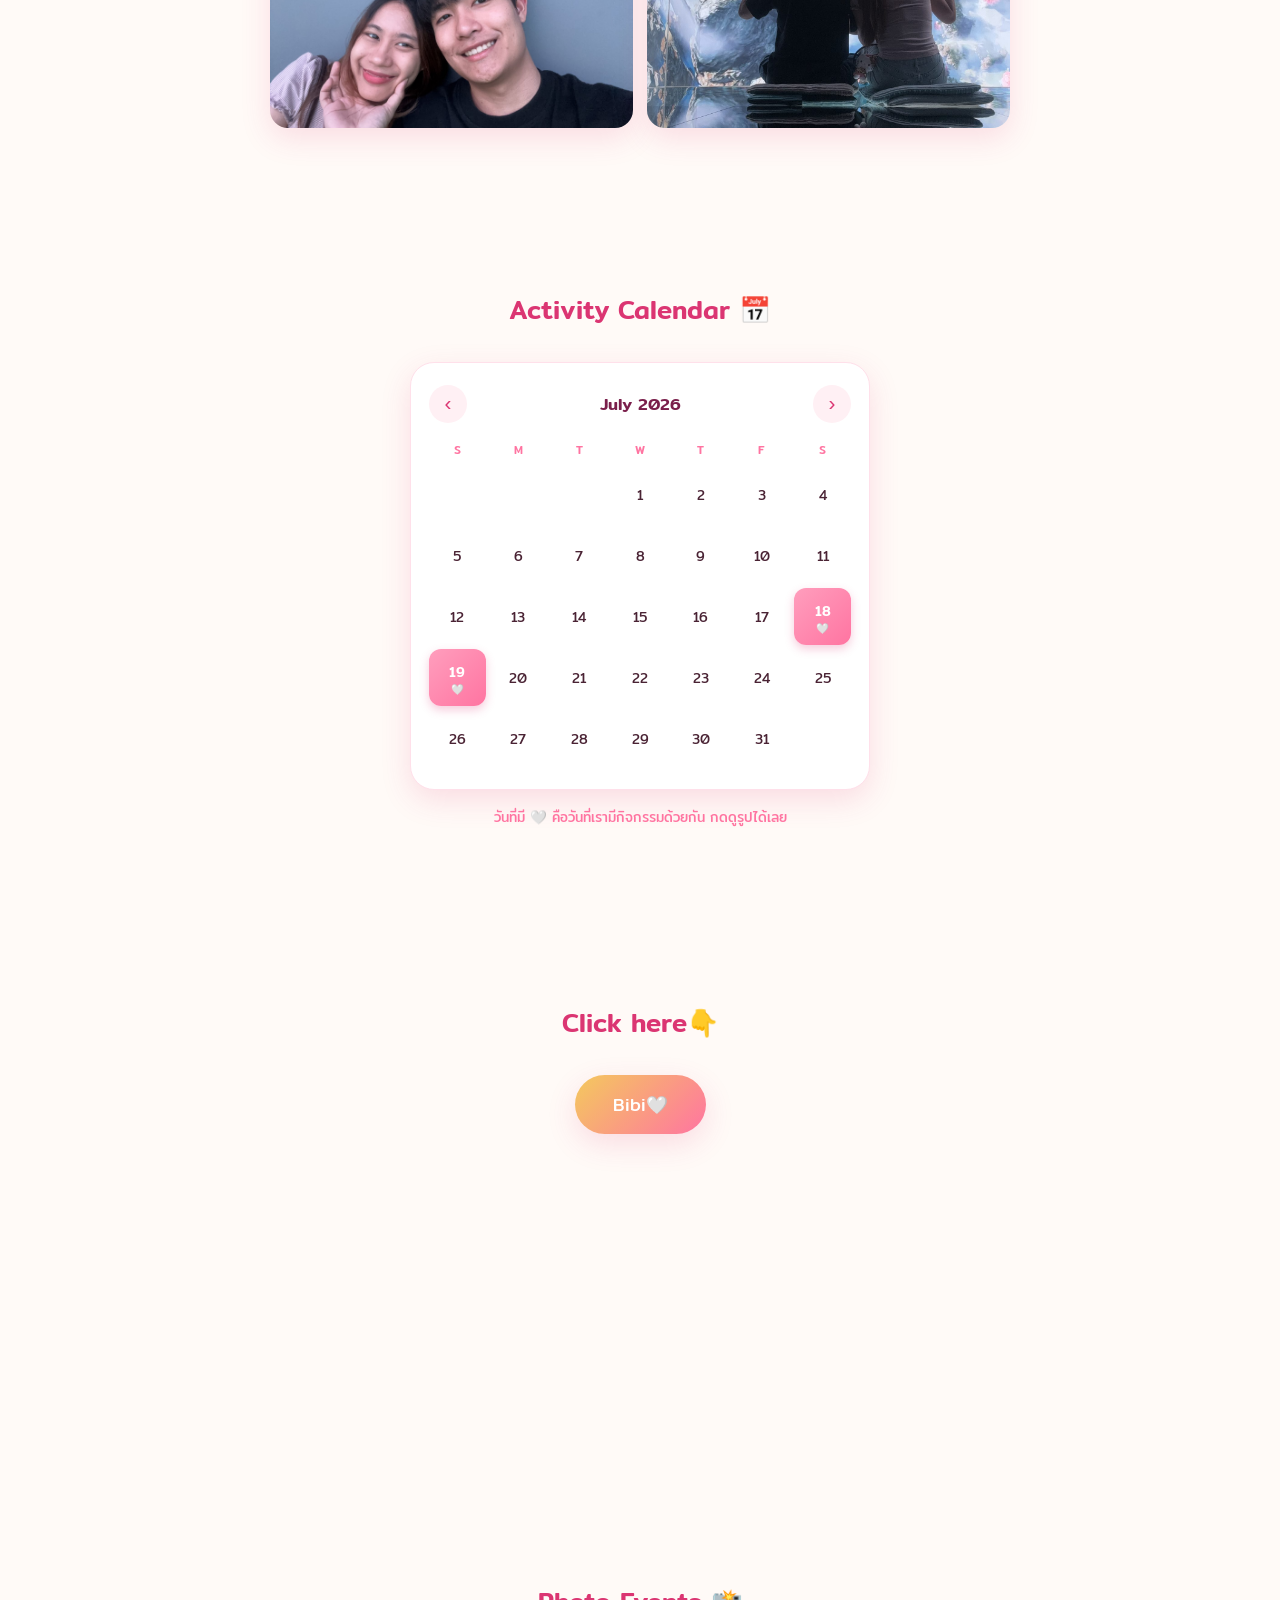
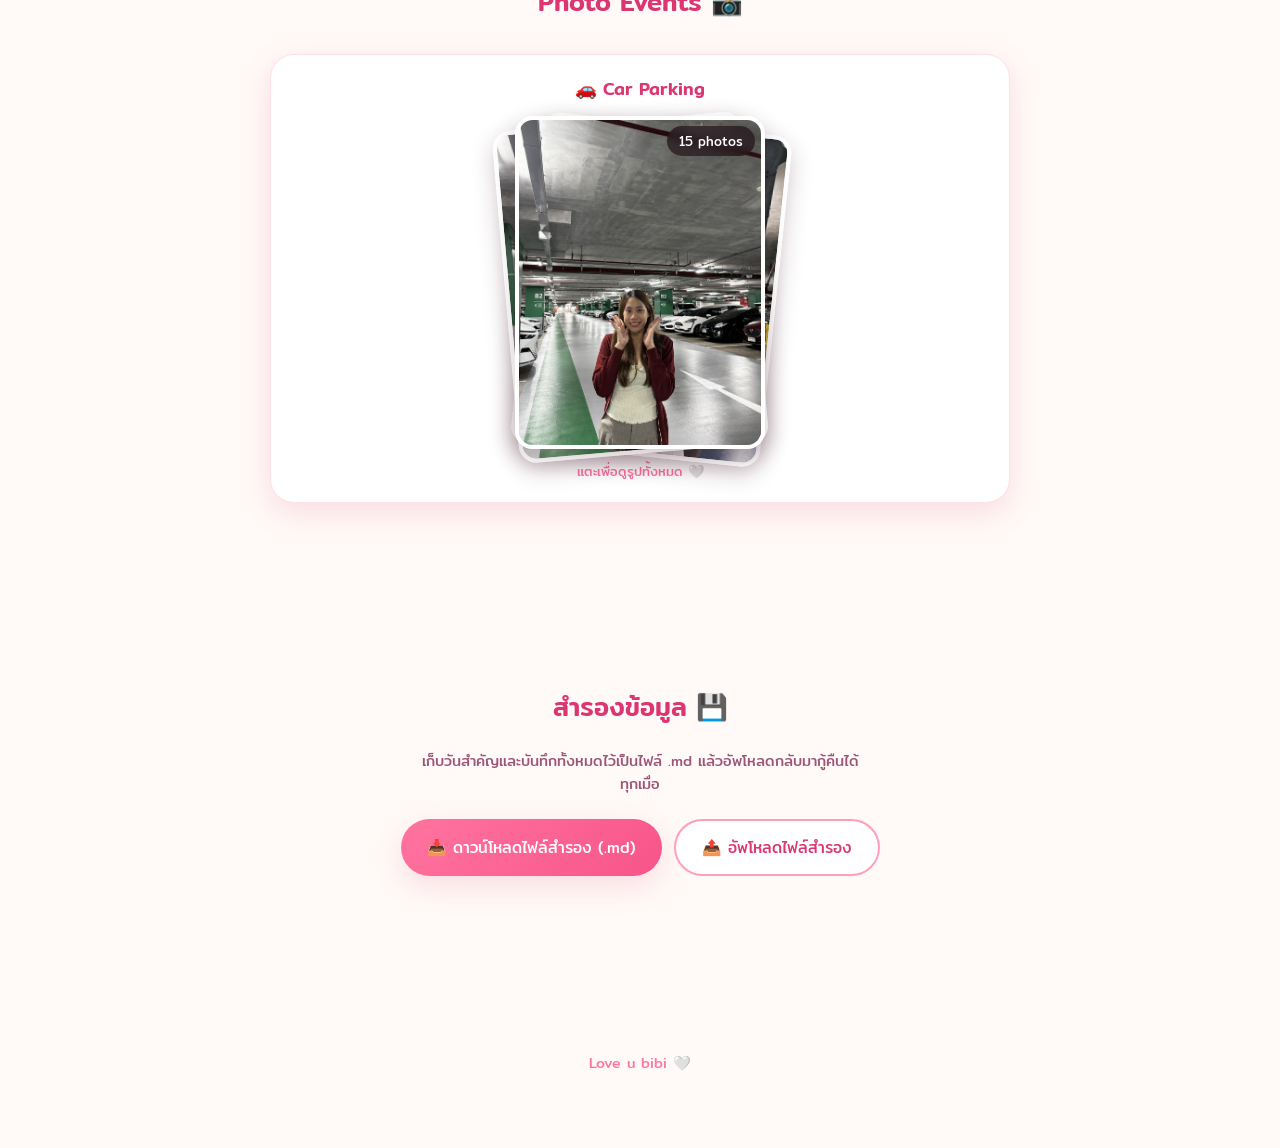
==== commit 482751be: "love/: stacked photo pile layout for Photo Events (v=4)" ====
--- a/love/index.html
+++ b/love/index.html
@@ -6,7 +6,7 @@
 <title>อายจัง 💕</title>
 <link rel="preconnect" href="https://fonts.googleapis.com">
 <link href="https://fonts.googleapis.com/css2?family=Mitr:wght@300;400;500;600&family=Kanit:wght@300;400;500;600&display=swap" rel="stylesheet">
-<link rel="stylesheet" href="style.css?v=3">
+<link rel="stylesheet" href="style.css?v=4">
 </head>
 <body>
 
@@ -116,6 +116,6 @@
   <img id="lightbox-img" src="" alt="" />
 </div>
 
-<script src="script.js?v=3"></script>
+<script src="script.js?v=4"></script>
 </body>
 </html>
--- a/love/style.css
+++ b/love/style.css
@@ -626,22 +626,50 @@
   text-align: center;
 }
 
-.event-photos {
-  display: grid;
-  grid-template-columns: repeat(2, 1fr);
-  gap: 10px;
-}
-
-.event-photos img {
+.photo-stack {
+  position: relative;
+  width: min(250px, 65vw);
+  aspect-ratio: 3 / 4;
+  margin: 10px auto 6px;
+  cursor: pointer;
+}
+
+.stack-img {
+  position: absolute;
+  inset: 0;
   width: 100%;
-  height: 200px;
+  height: 100%;
   object-fit: cover;
-  border-radius: 14px;
-  cursor: pointer;
-  transition: transform 0.25s ease;
-}
-
-.event-photos img:hover { transform: scale(1.03); }
+  border-radius: 18px;
+  border: 4px solid #fff;
+  box-shadow: 0 8px 22px rgba(74, 35, 52, 0.25);
+}
+
+.stack-img.s3 { transform: rotate(6deg) translate(12px, 6px); }
+.stack-img.s2 { transform: rotate(-5deg) translate(-10px, 4px); }
+.stack-img.s1 { transform: none; }
+
+.photo-stack:active .stack-img.s1 { transform: scale(0.97); }
+
+.stack-count {
+  position: absolute;
+  top: 10px;
+  right: 10px;
+  background: rgba(30, 15, 22, 0.65);
+  color: #fff;
+  font-size: 0.8rem;
+  padding: 5px 12px;
+  border-radius: 999px;
+  backdrop-filter: blur(4px);
+  z-index: 2;
+}
+
+.event-hint {
+  text-align: center;
+  color: var(--pink-400);
+  font-size: 0.82rem;
+  margin: 12px 0 0;
+}
 
 /* BACKUP */
 .backup-section { text-align: center; }
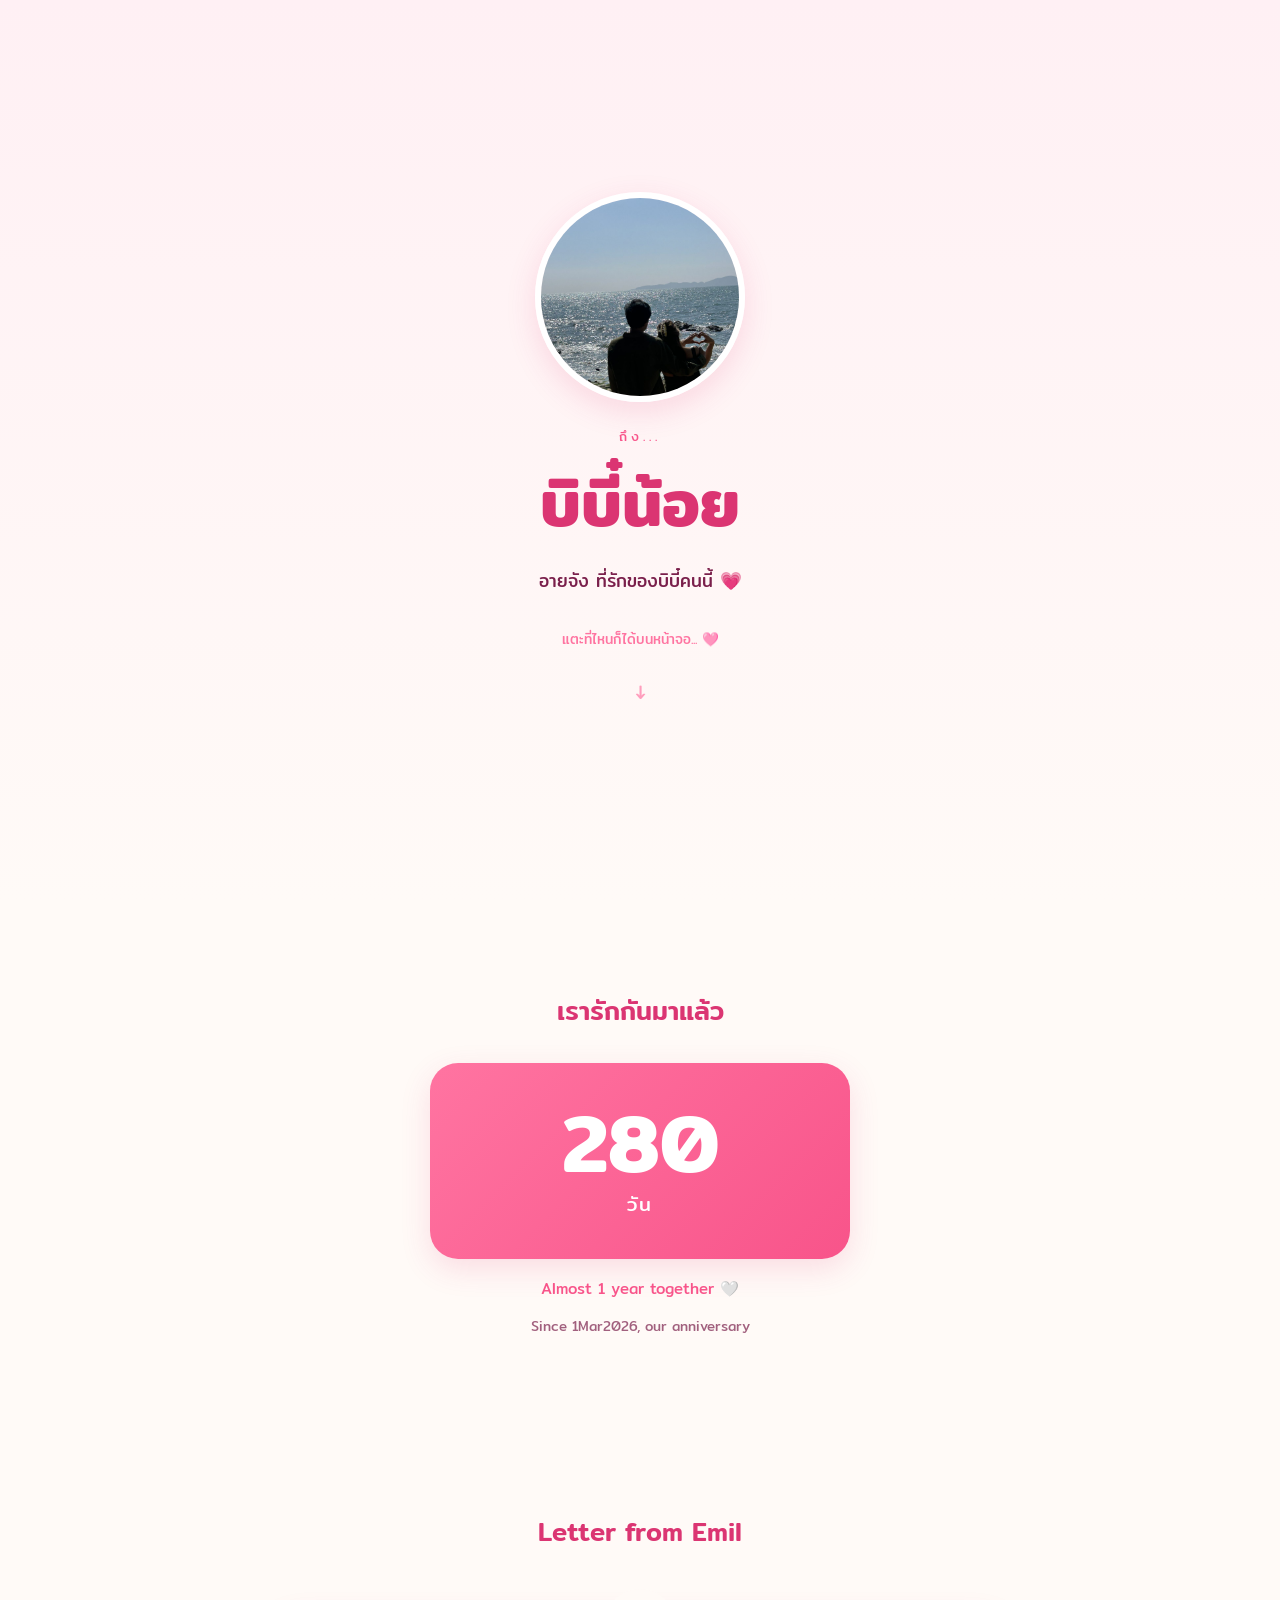
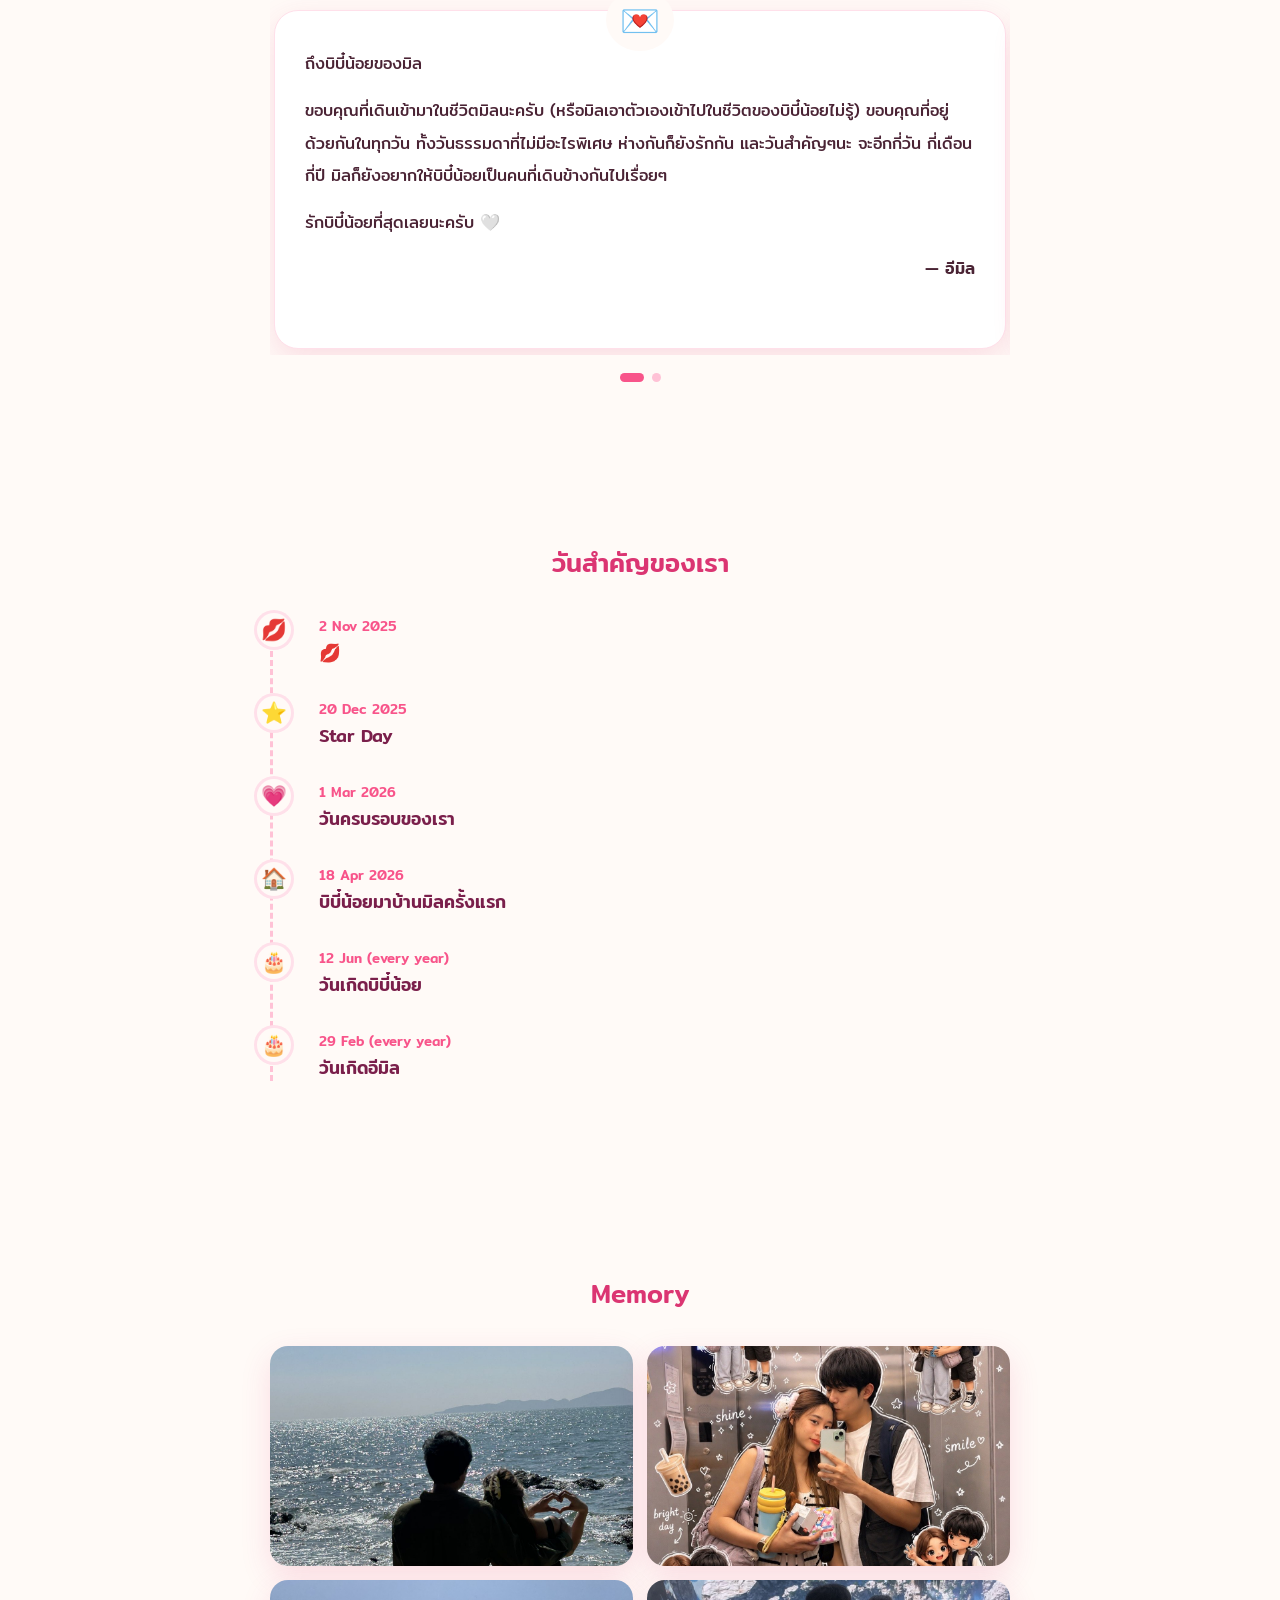
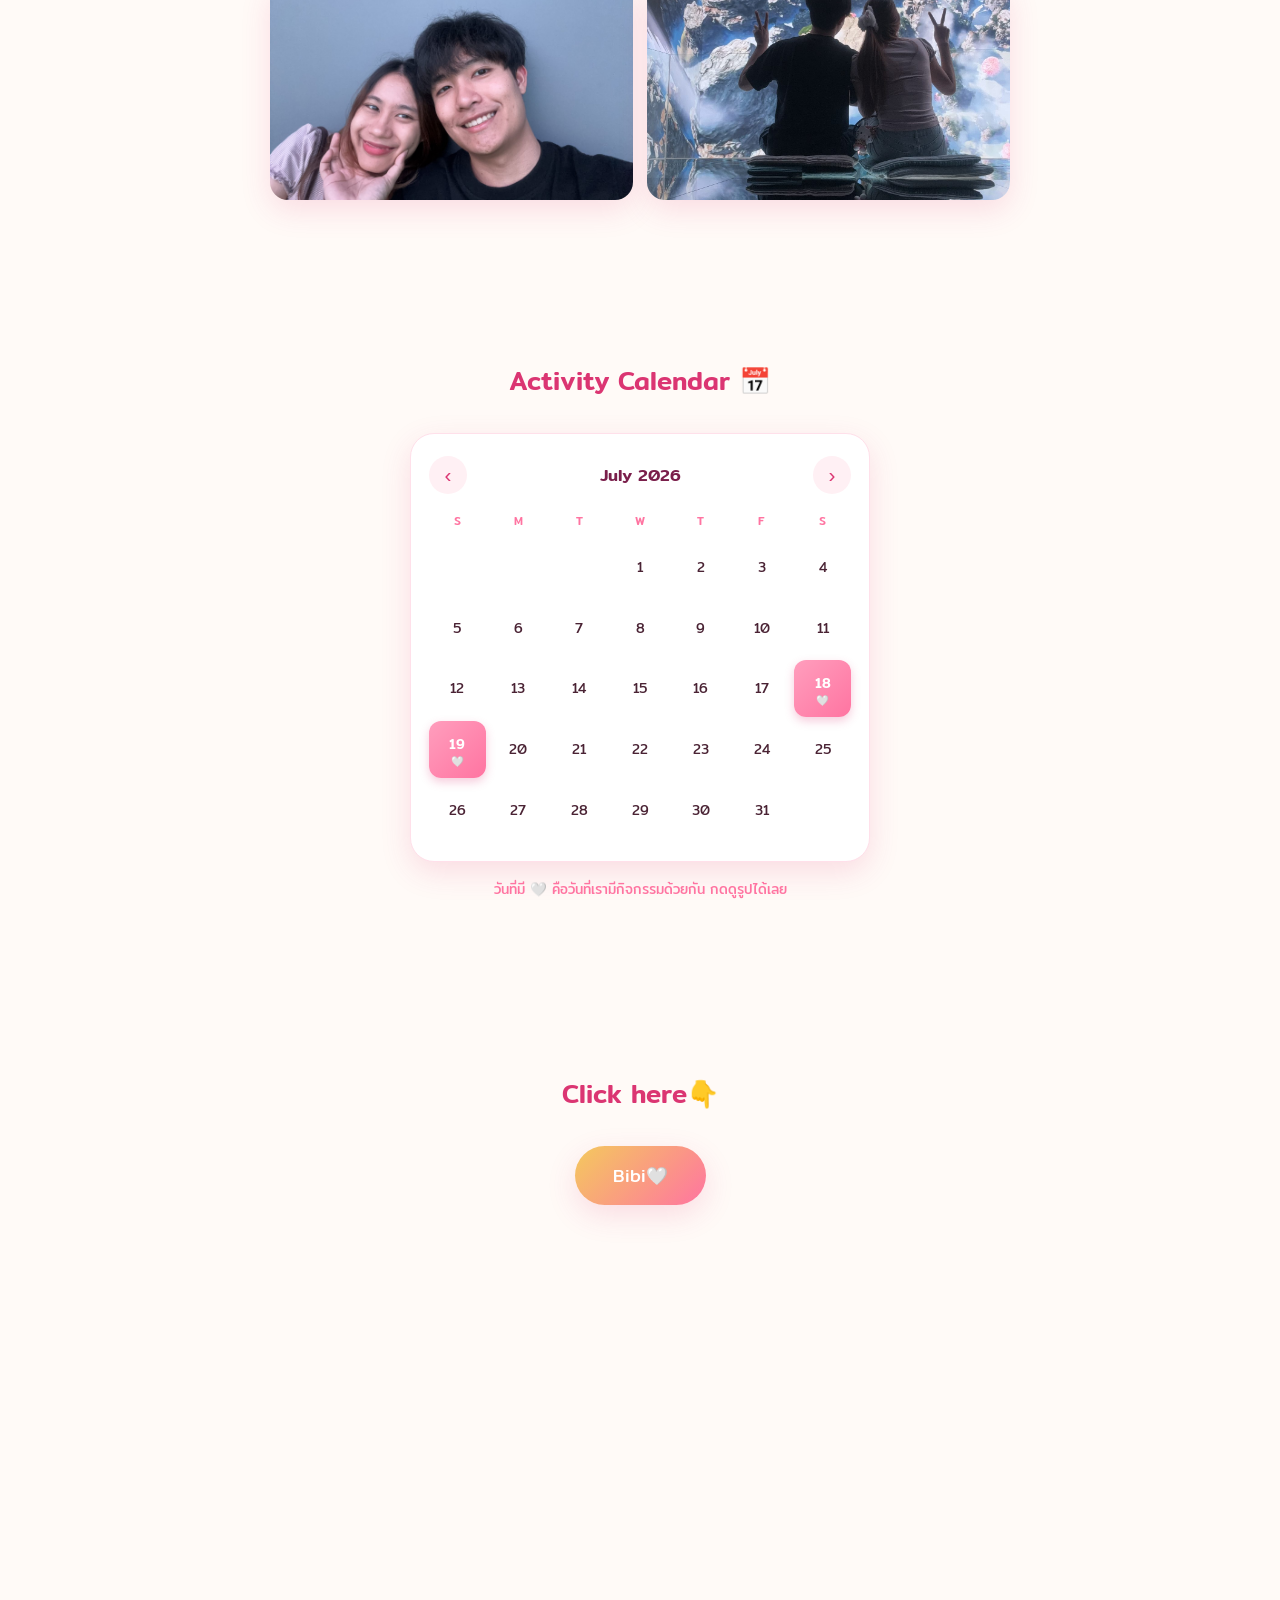
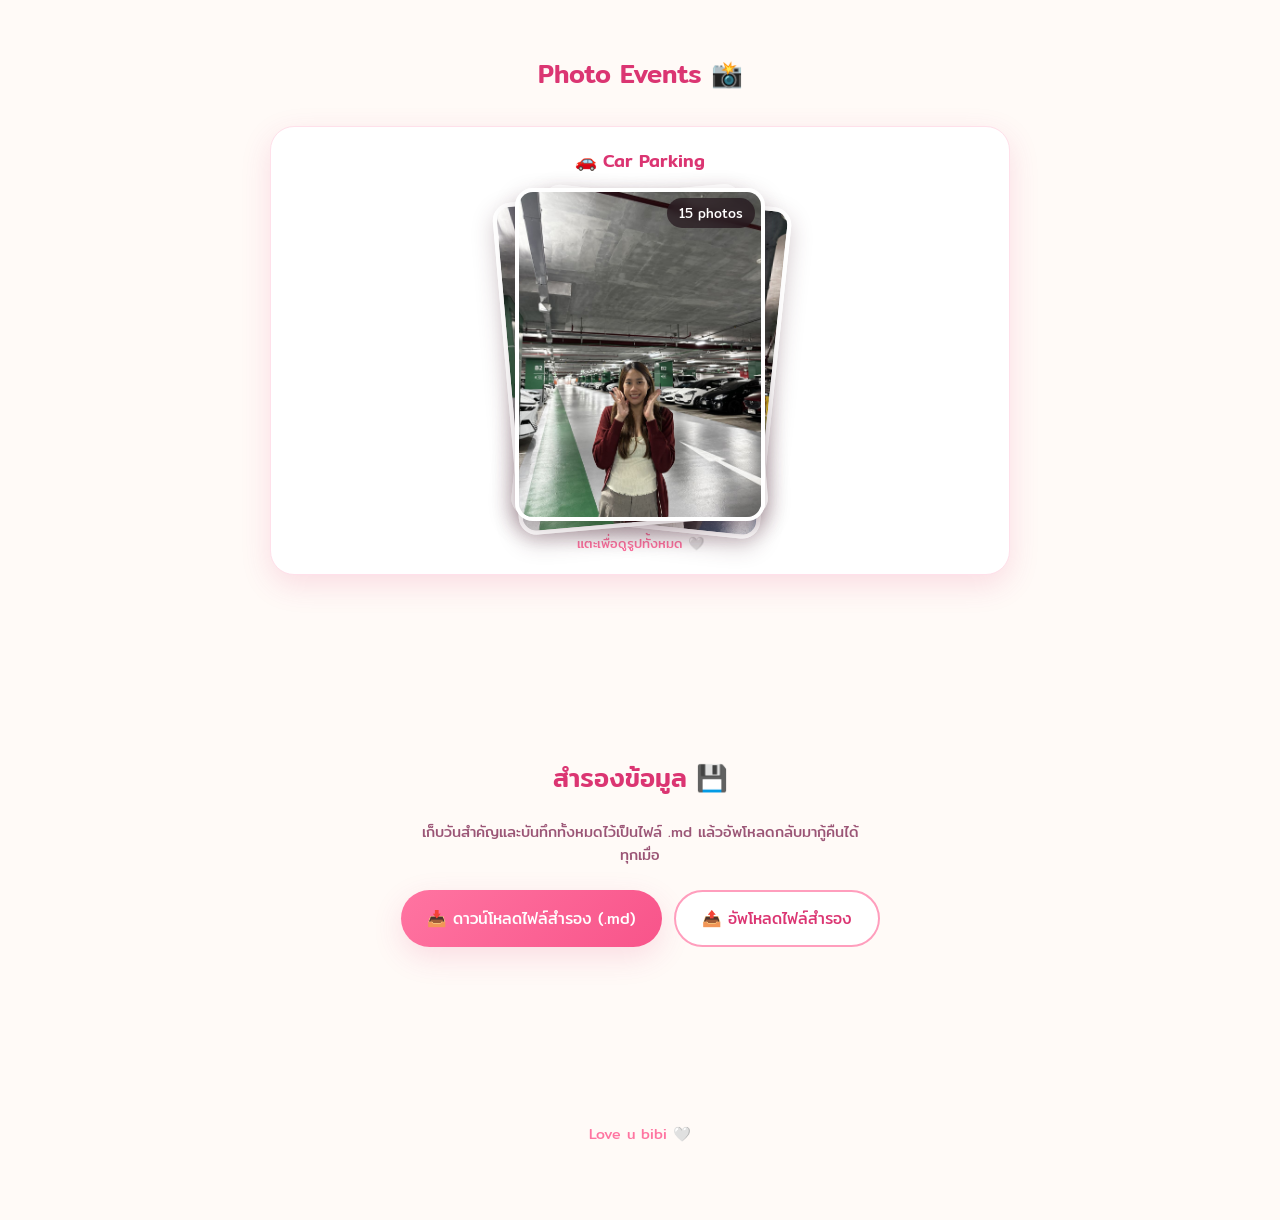
==== commit bfa48a03: "love/: swipeable letter cards + 5-month anniversary card (v=5)" ====
--- a/love/index.html
+++ b/love/index.html
@@ -6,7 +6,7 @@
 <title>อายจัง 💕</title>
 <link rel="preconnect" href="https://fonts.googleapis.com">
 <link href="https://fonts.googleapis.com/css2?family=Mitr:wght@300;400;500;600&family=Kanit:wght@300;400;500;600&display=swap" rel="stylesheet">
-<link rel="stylesheet" href="style.css?v=4">
+<link rel="stylesheet" href="style.css?v=5">
 </head>
 <body>
 
@@ -37,12 +37,22 @@
 
   <section class="letter-section">
     <h2 class="section-title">Letter from Emil</h2>
-    <div class="letter-card">
-      <p>ถึงบิบี๋น้อยของมิล</p>
-      <p>ขอบคุณที่เดินเข้ามาในชีวิตมิลนะครับ (หรือมิลเอาตัวเองเข้าไปในชีวิตของบิบี๋น้อยไม่รู้) ขอบคุณที่อยู่ด้วยกันในทุกวัน ทั้งวันธรรมดาที่ไม่มีอะไรพิเศษ ห่างกันก็ยังรักกัน และวันสำคัญๆนะ จะอีกกี่วัน กี่เดือน กี่ปี มิลก็ยังอยากให้บิบี๋น้อยเป็นคนที่เดินข้างกันไปเรื่อยๆ</p>
-      <p>รักบิบี๋น้อยที่สุดเลยนะครับ 🤍</p>
-      <p class="signature">— อีมิล</p>
+    <div class="letter-track" id="letter-track">
+      <div class="letter-card">
+        <p>ถึงบิบี๋น้อยของมิล</p>
+        <p>ขอบคุณที่เดินเข้ามาในชีวิตมิลนะครับ (หรือมิลเอาตัวเองเข้าไปในชีวิตของบิบี๋น้อยไม่รู้) ขอบคุณที่อยู่ด้วยกันในทุกวัน ทั้งวันธรรมดาที่ไม่มีอะไรพิเศษ ห่างกันก็ยังรักกัน และวันสำคัญๆนะ จะอีกกี่วัน กี่เดือน กี่ปี มิลก็ยังอยากให้บิบี๋น้อยเป็นคนที่เดินข้างกันไปเรื่อยๆ</p>
+        <p>รักบิบี๋น้อยที่สุดเลยนะครับ 🤍</p>
+        <p class="signature">— อีมิล</p>
+      </div>
+      <div class="letter-card">
+        <p class="letter-badge">ครบรอบ 5 เดือน · 1 Aug 2026</p>
+        <p>สุขสันต์วันครบรอบ 5 เดือนนะครับ บิบี๋น้อยของมิล</p>
+        <p>ชอบไปทริปกับบิบี๋น้อยจังเลย ไว้เราไปด้วยกันอีกหลายๆที่เลยนะครับ ขอบคุณนะที่เลือกมิล มันดีต่อใจมิลมากๆเลยครับ love u bibi นะ</p>
+        <p>ไม่มีของขวัญให้เลยย จะตั้งใจเก็บเงินพาบิบี๋น้อยไปเที่ยวเยอะๆน้า 🤍 กอดกังงงง</p>
+        <p class="signature">— อีมิล</p>
+      </div>
     </div>
+    <div class="letter-dots" id="letter-dots"></div>
   </section>
 
   <section class="timeline-section">
@@ -116,6 +126,6 @@
   <img id="lightbox-img" src="" alt="" />
 </div>
 
-<script src="script.js?v=4"></script>
+<script src="script.js?v=5"></script>
 </body>
 </html>
--- a/love/style.css
+++ b/love/style.css
@@ -194,6 +194,19 @@
 }
 
 /* LETTER */
+.letter-track {
+  display: flex;
+  gap: 16px;
+  overflow-x: auto;
+  scroll-snap-type: x mandatory;
+  scroll-behavior: smooth;
+  padding: 26px 4px 6px;
+  -webkit-overflow-scrolling: touch;
+  scrollbar-width: none;
+}
+
+.letter-track::-webkit-scrollbar { display: none; }
+
 .letter-card {
   background: #fff;
   border-radius: 24px;
@@ -201,6 +214,40 @@
   box-shadow: var(--shadow);
   border: 1px solid var(--pink-100);
   position: relative;
+  flex: 0 0 100%;
+  scroll-snap-align: center;
+}
+
+.letter-badge {
+  text-align: center;
+  color: var(--pink-500) !important;
+  font-size: 0.85rem !important;
+  letter-spacing: 0.5px;
+  margin-bottom: 18px !important;
+}
+
+.letter-dots {
+  display: flex;
+  justify-content: center;
+  gap: 8px;
+  margin-top: 18px;
+}
+
+.letter-dot {
+  width: 9px;
+  height: 9px;
+  border-radius: 50%;
+  background: var(--pink-200);
+  border: none;
+  padding: 0;
+  cursor: pointer;
+  transition: all 0.25s ease;
+}
+
+.letter-dot.active {
+  background: var(--pink-500);
+  width: 24px;
+  border-radius: 999px;
 }
 
 .letter-card::before {
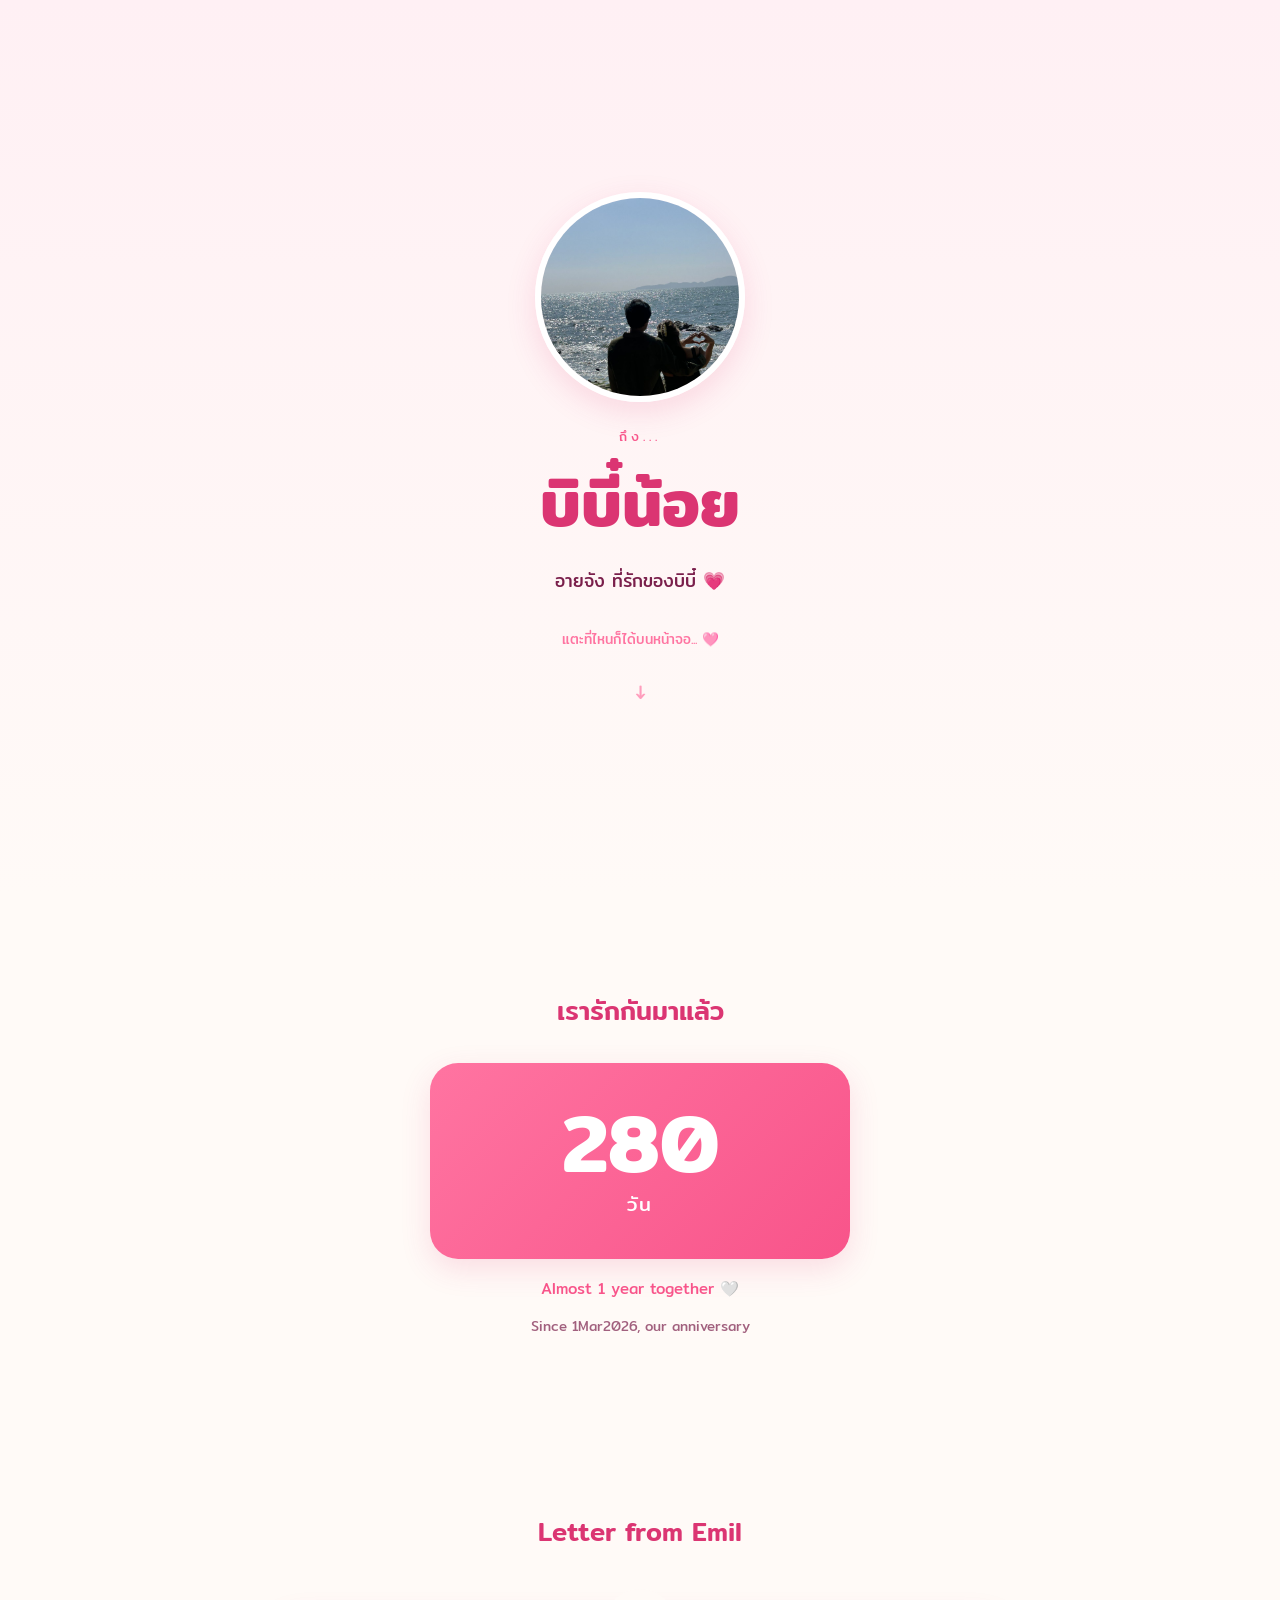
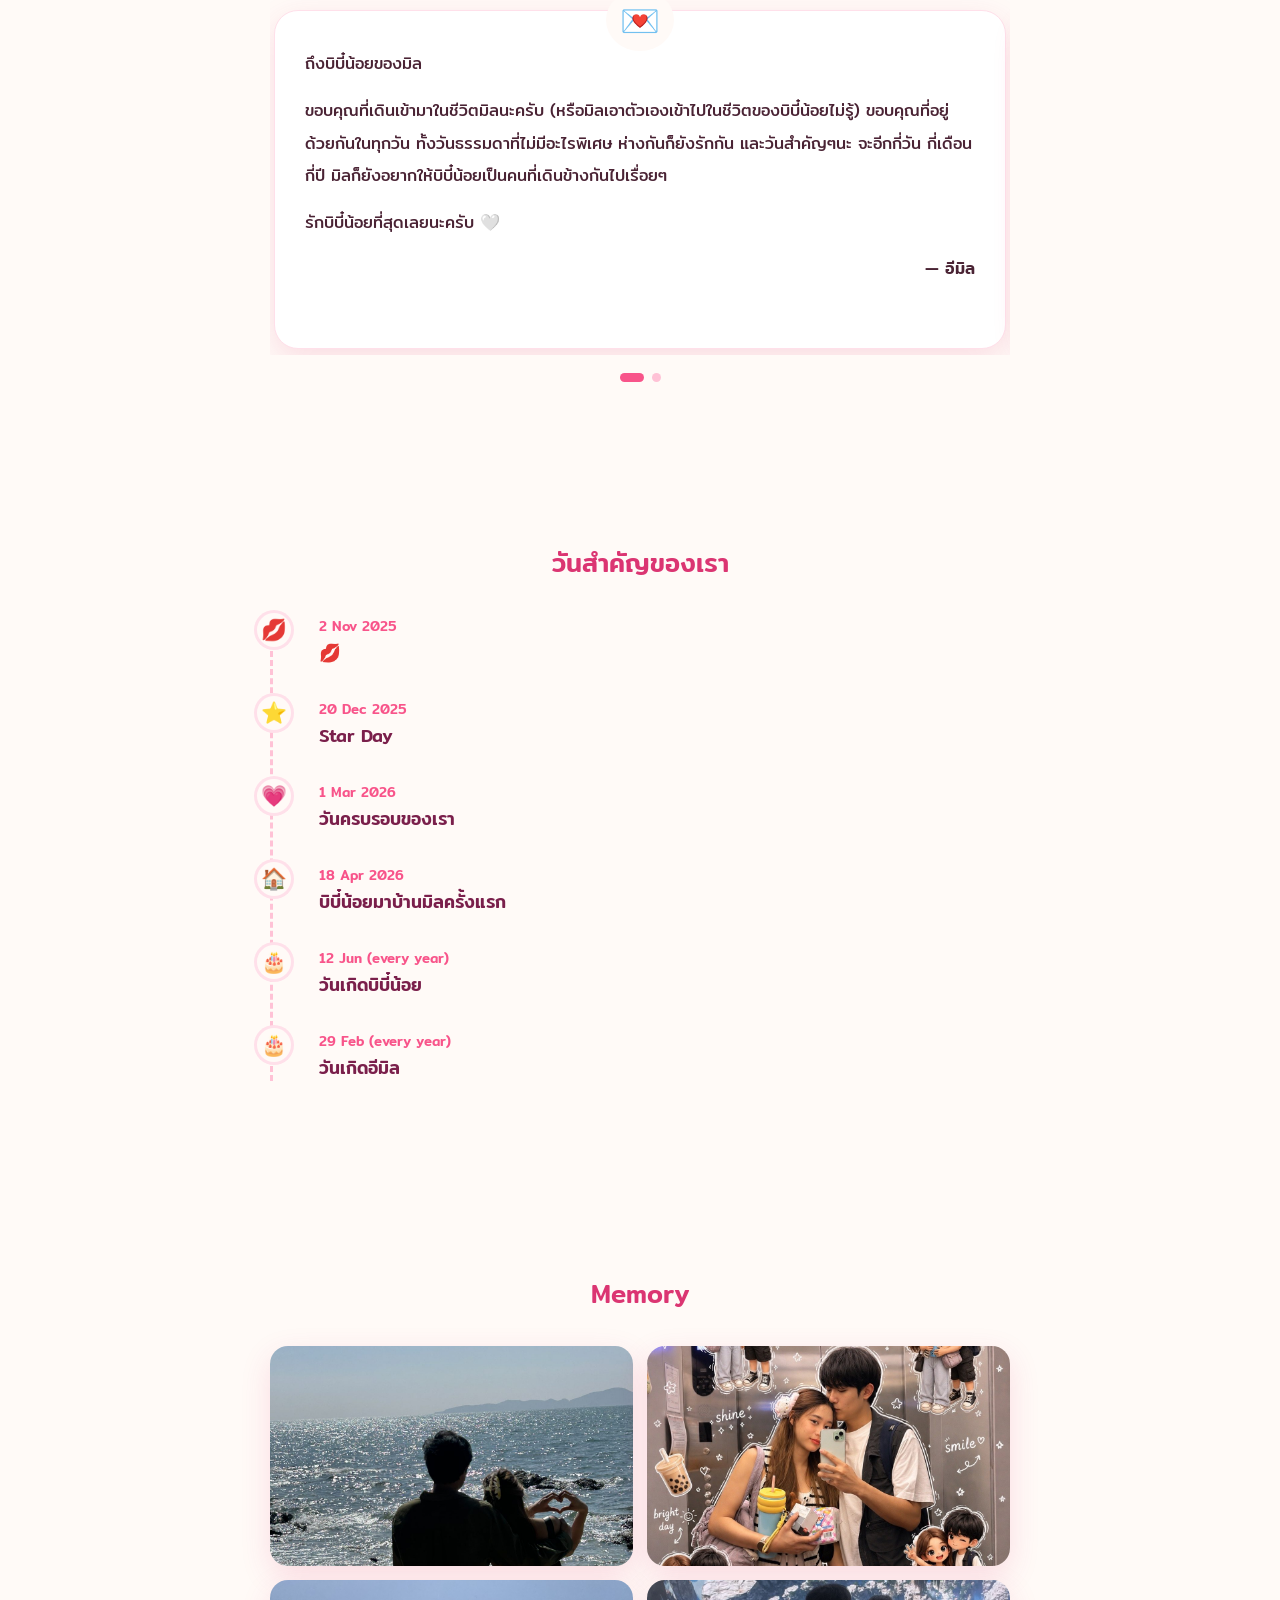
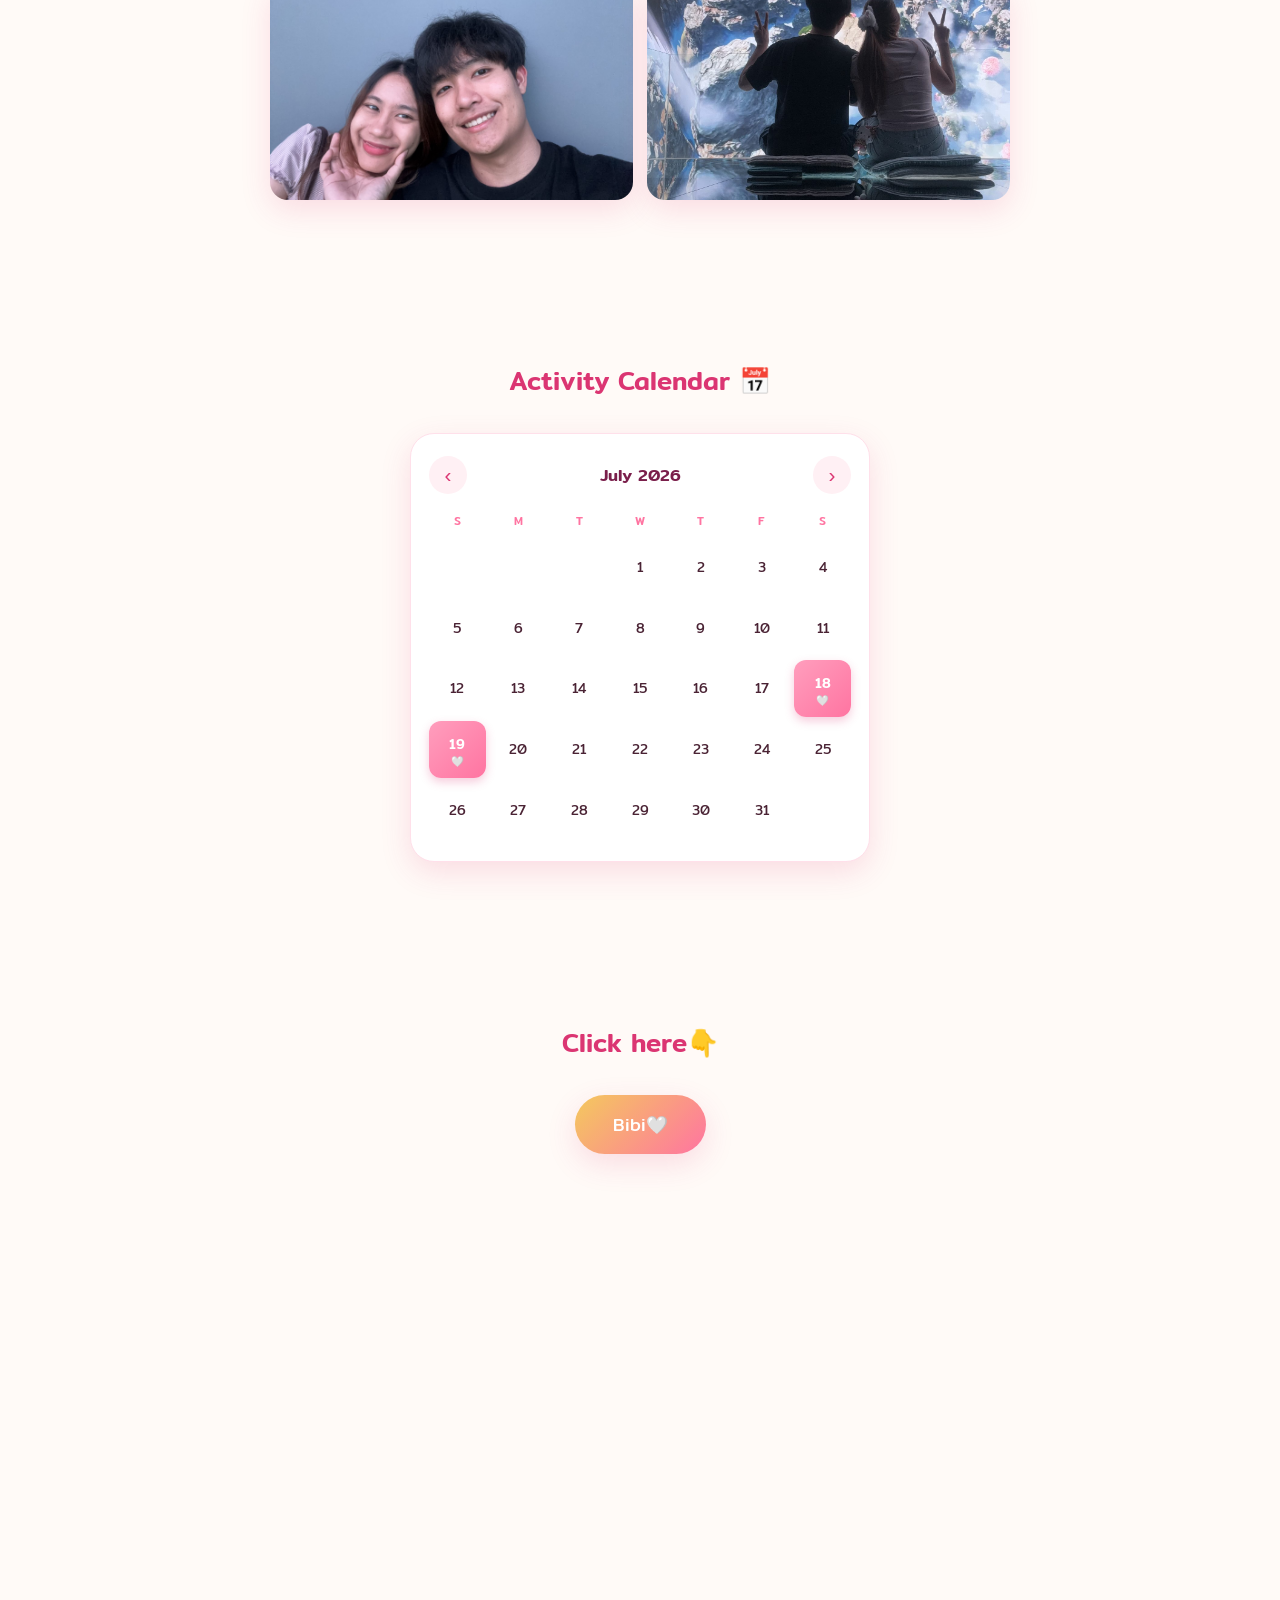
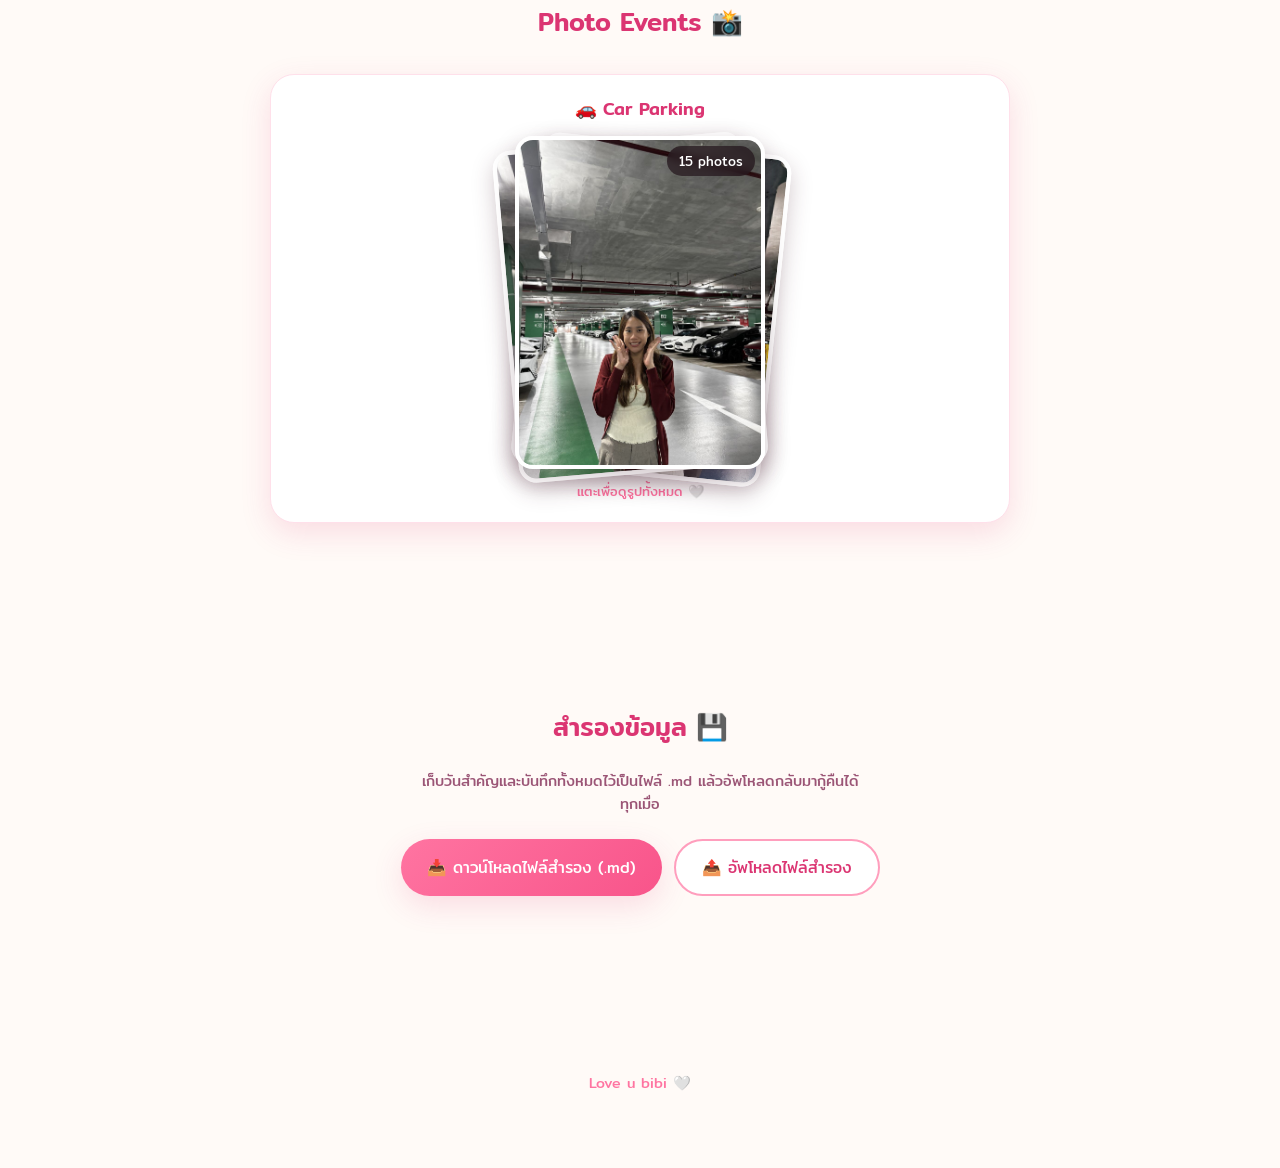
==== commit 8f408ac2: "love/: remove calendar hint, trim tagline (v=6)" ====
--- a/love/index.html
+++ b/love/index.html
@@ -6,7 +6,7 @@
 <title>อายจัง 💕</title>
 <link rel="preconnect" href="https://fonts.googleapis.com">
 <link href="https://fonts.googleapis.com/css2?family=Mitr:wght@300;400;500;600&family=Kanit:wght@300;400;500;600&display=swap" rel="stylesheet">
-<link rel="stylesheet" href="style.css?v=5">
+<link rel="stylesheet" href="style.css?v=6">
 </head>
 <body>
 
@@ -18,7 +18,7 @@
   </div>
   <p class="eyebrow">ถึง...</p>
   <h1 id="nickname-rotator">พี่อาย</h1>
-  <p class="tagline">อายจัง ที่รักของบิบี๋คนนี้ 💗</p>
+  <p class="tagline">อายจัง ที่รักของบิบี๋ 💗</p>
   <p class="hint">แตะที่ไหนก็ได้บนหน้าจอ... 🩷</p>
   <div class="scroll-cue">↓</div>
 </header>
@@ -80,7 +80,6 @@
       </div>
       <div class="calendar-grid" id="cal-grid"></div>
     </div>
-    <p class="calendar-hint">วันที่มี 🤍 คือวันที่เรามีกิจกรรมด้วยกัน กดดูรูปได้เลย</p>
   </section>
 
   <section class="surprise-section">
@@ -126,6 +125,6 @@
   <img id="lightbox-img" src="" alt="" />
 </div>
 
-<script src="script.js?v=5"></script>
+<script src="script.js?v=6"></script>
 </body>
 </html>
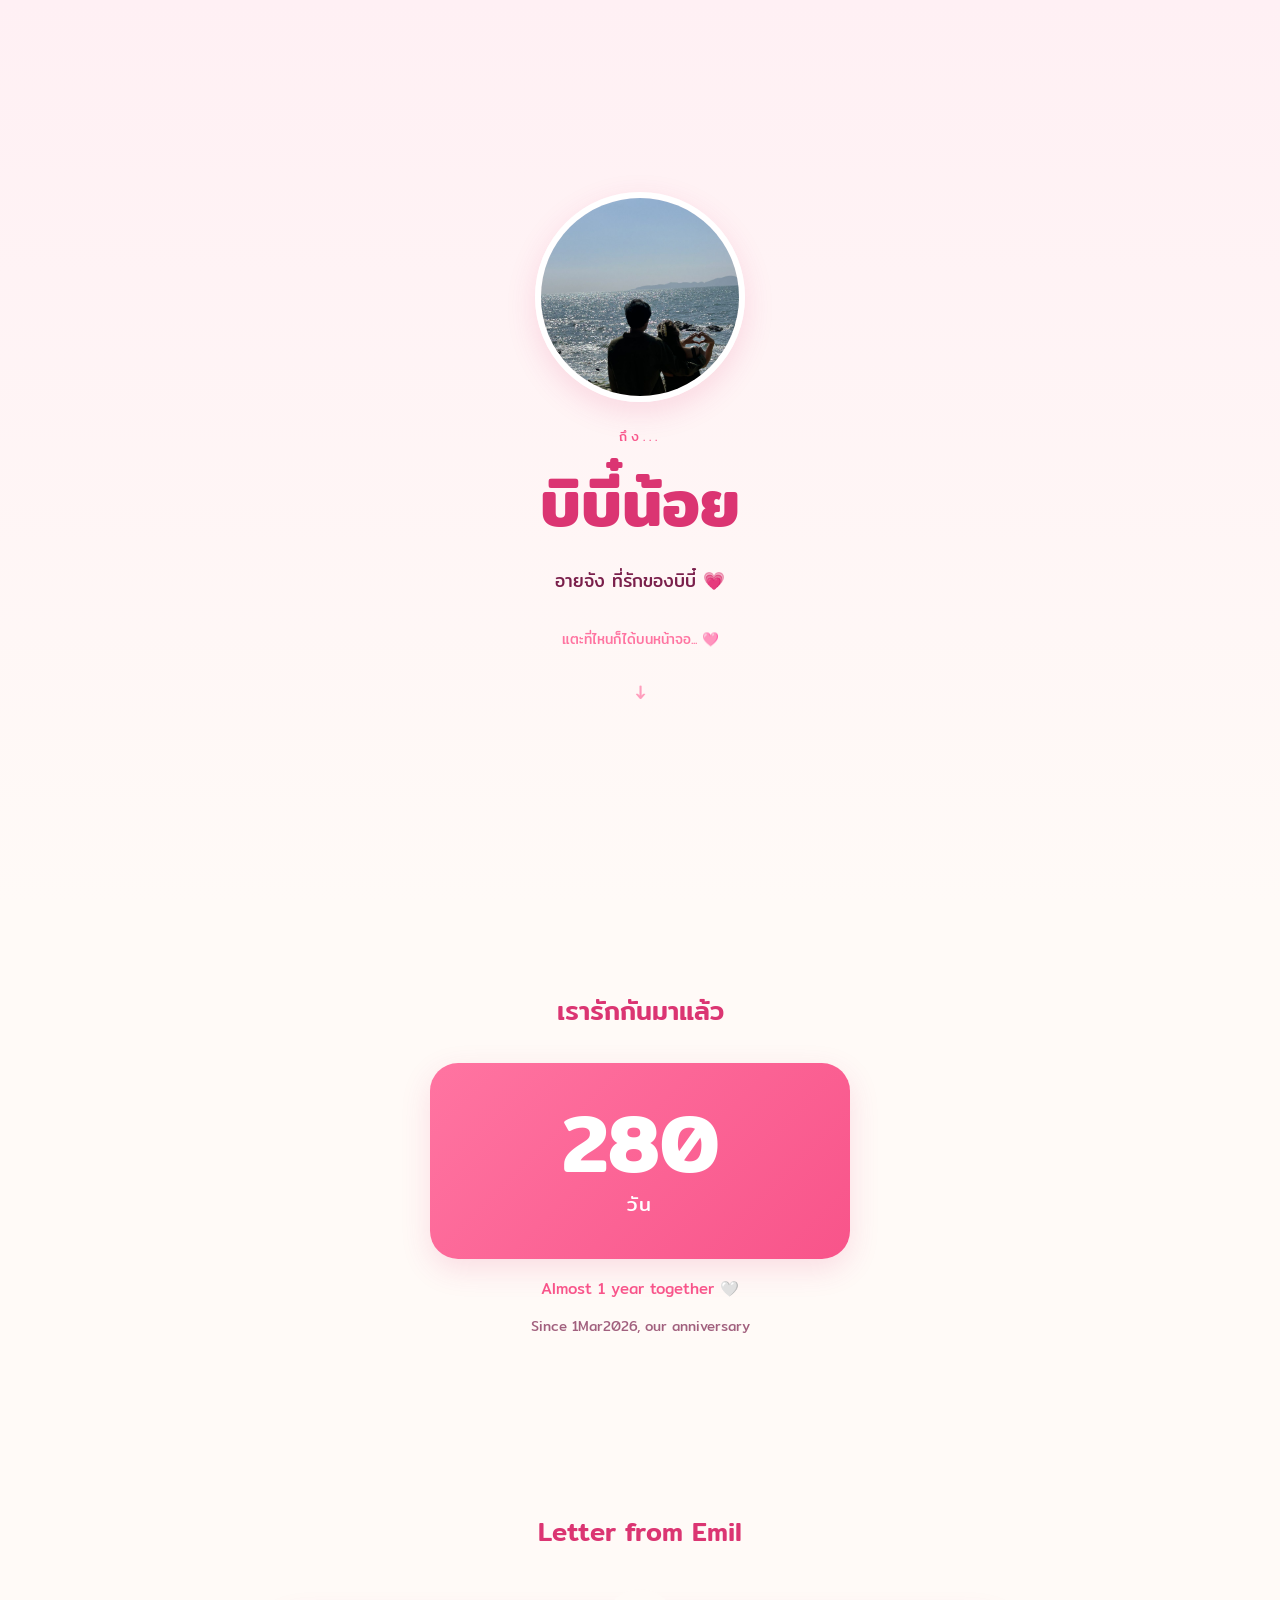
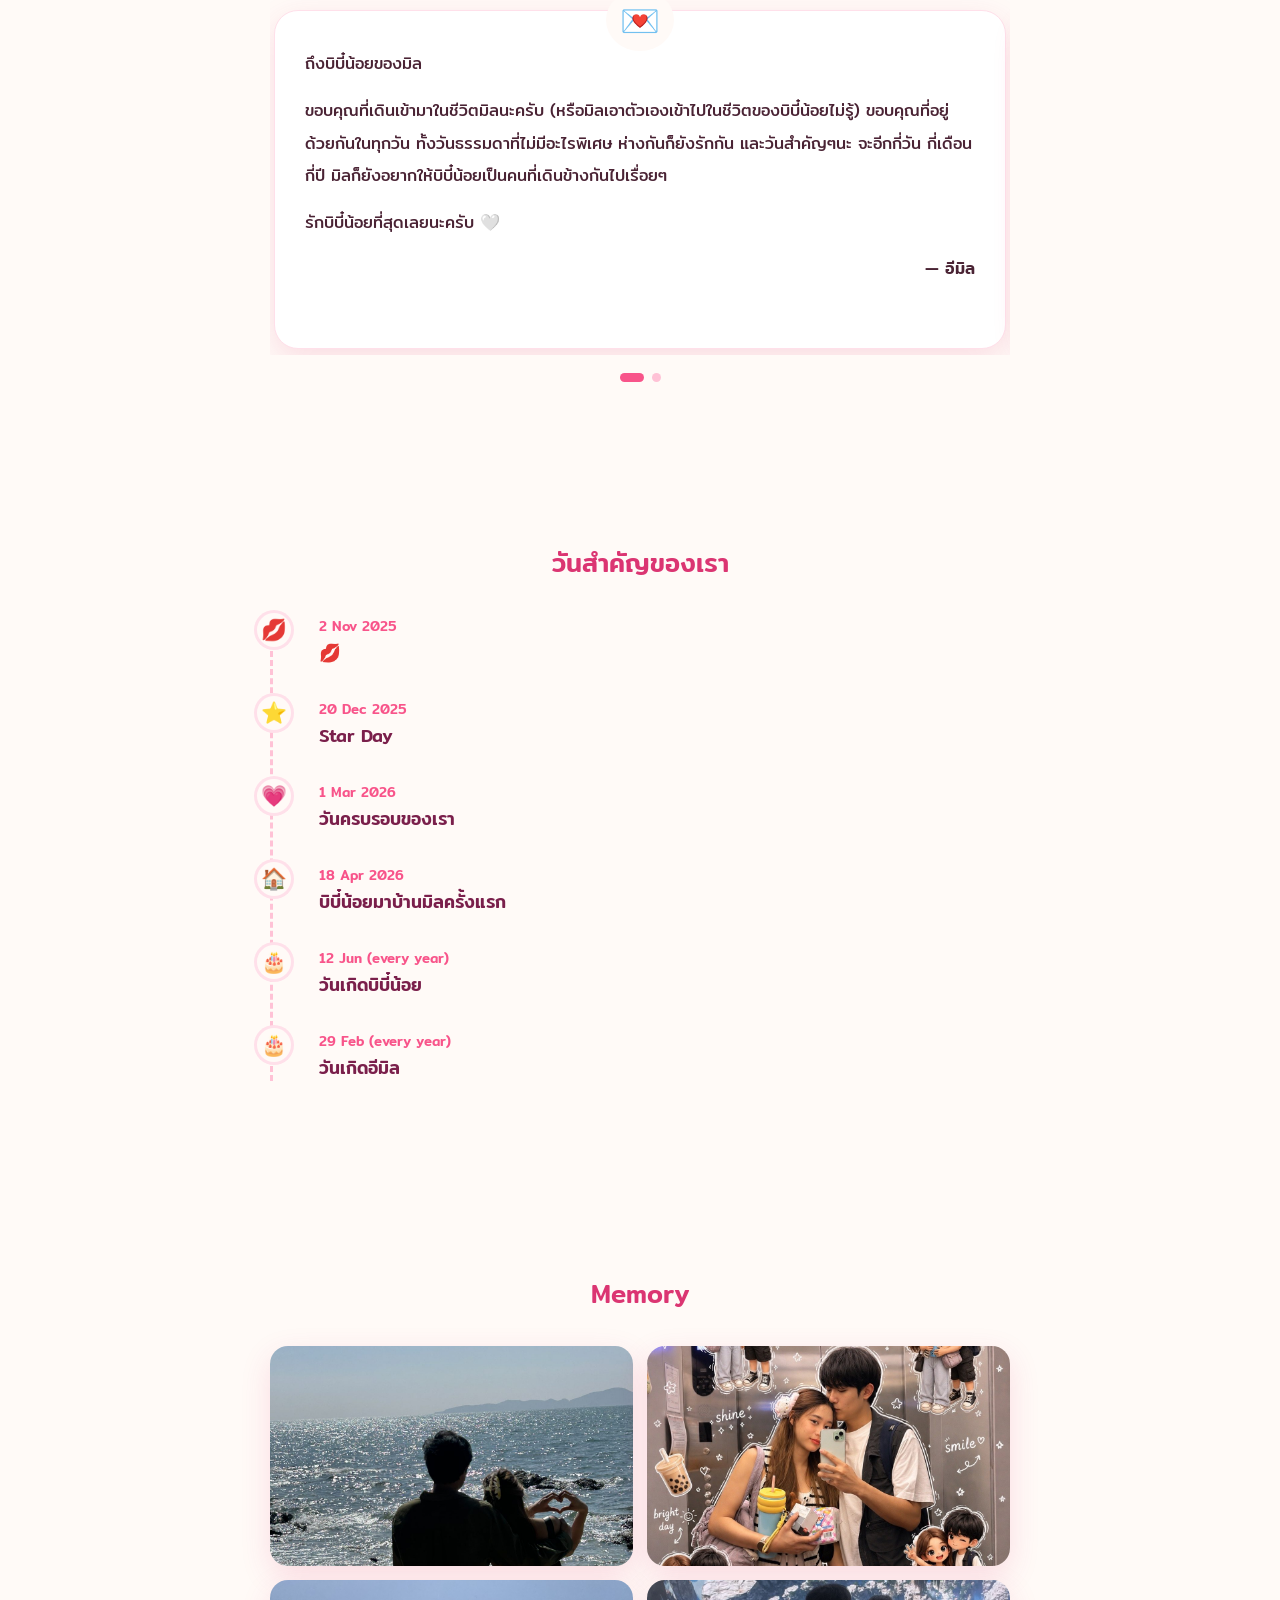
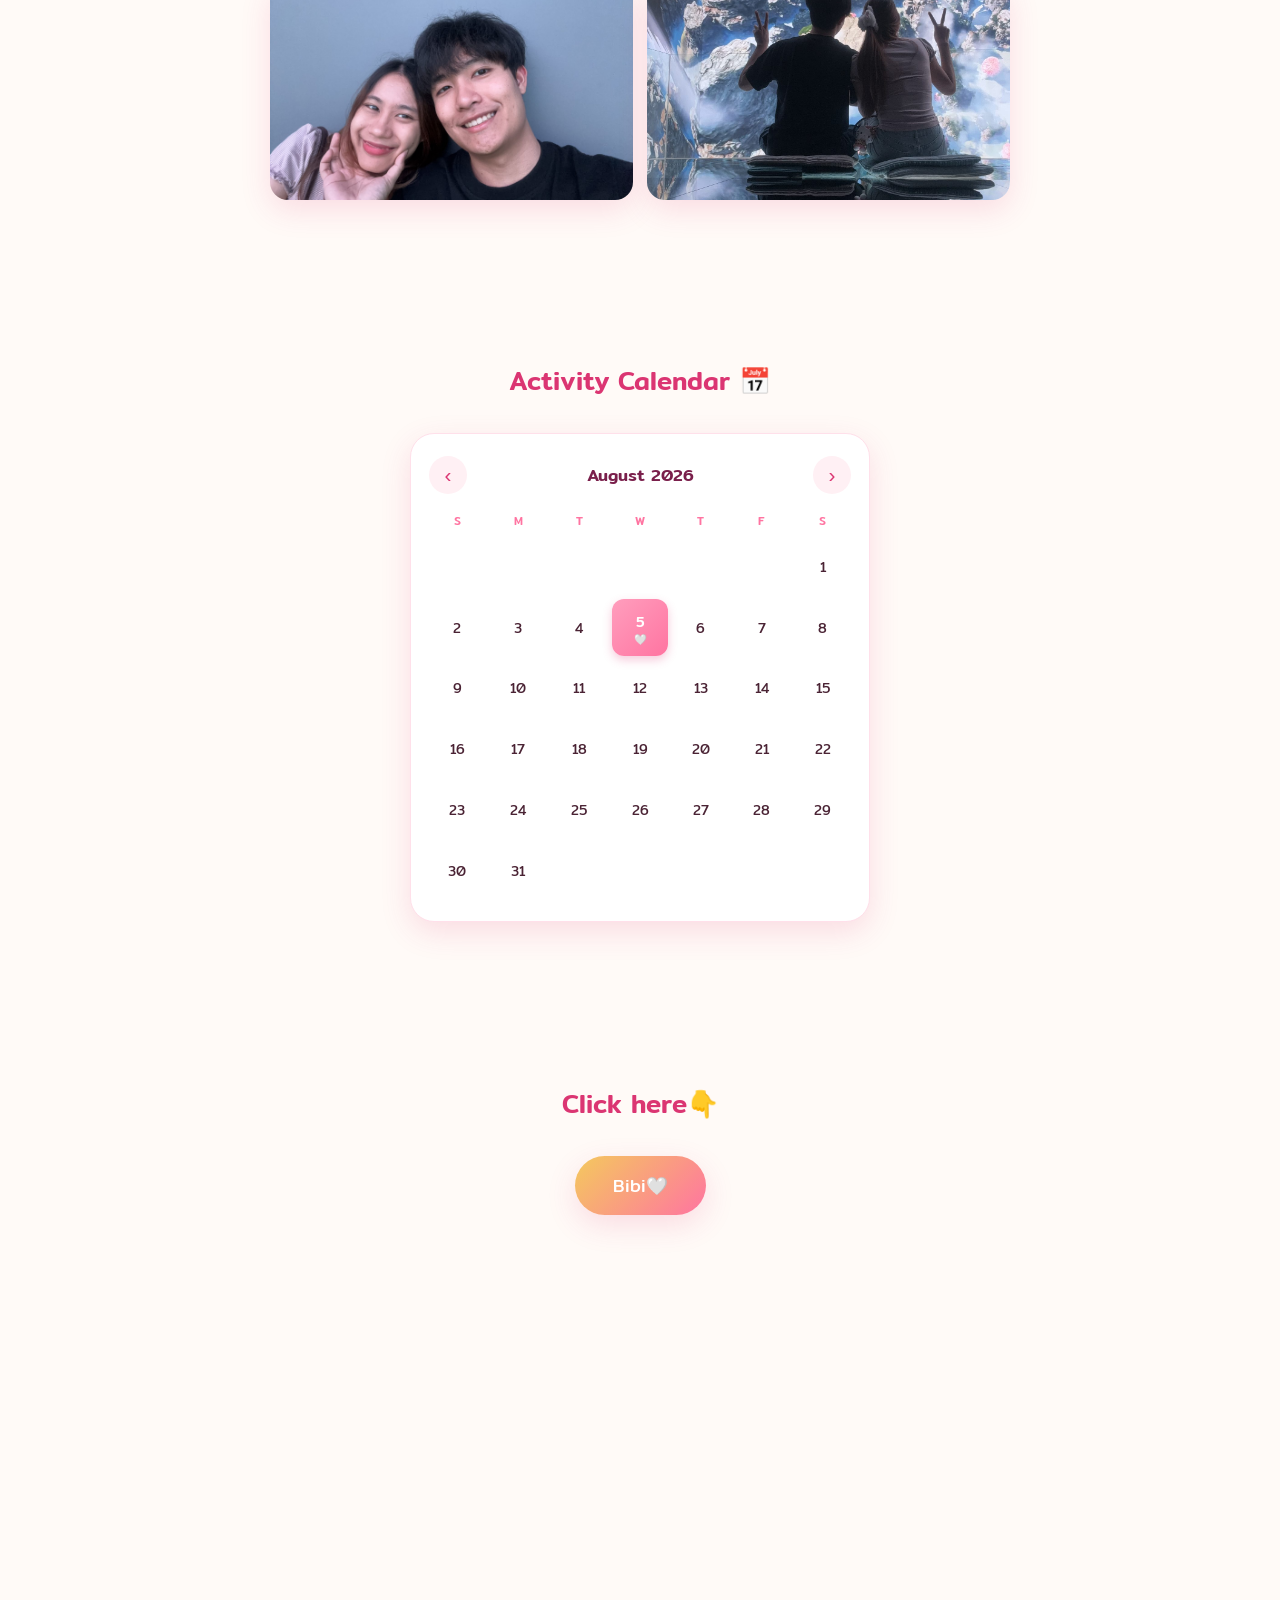
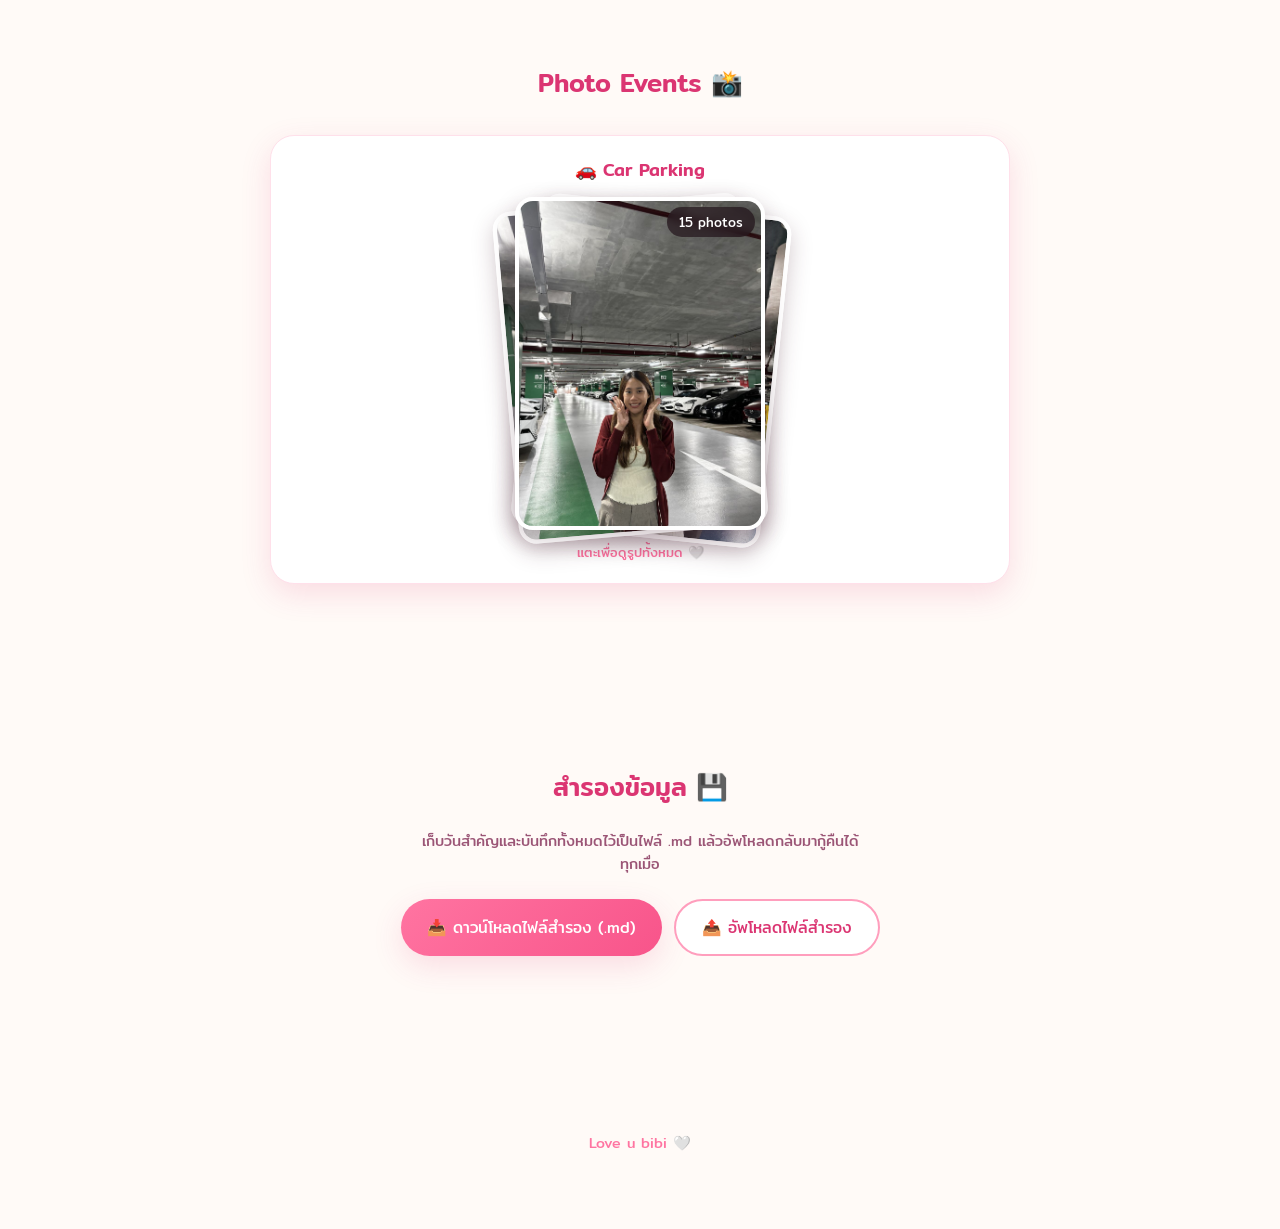
==== commit 6a716eaf: "love/: add Dream World, NASA telescope, CNX flights, ZX Space (v=8)" ====
--- a/love/index.html
+++ b/love/index.html
@@ -6,7 +6,7 @@
 <title>อายจัง 💕</title>
 <link rel="preconnect" href="https://fonts.googleapis.com">
 <link href="https://fonts.googleapis.com/css2?family=Mitr:wght@300;400;500;600&family=Kanit:wght@300;400;500;600&display=swap" rel="stylesheet">
-<link rel="stylesheet" href="style.css?v=6">
+<link rel="stylesheet" href="style.css?v=8">
 </head>
 <body>
 
@@ -125,6 +125,6 @@
   <img id="lightbox-img" src="" alt="" />
 </div>
 
-<script src="script.js?v=6"></script>
+<script src="script.js?v=8"></script>
 </body>
 </html>
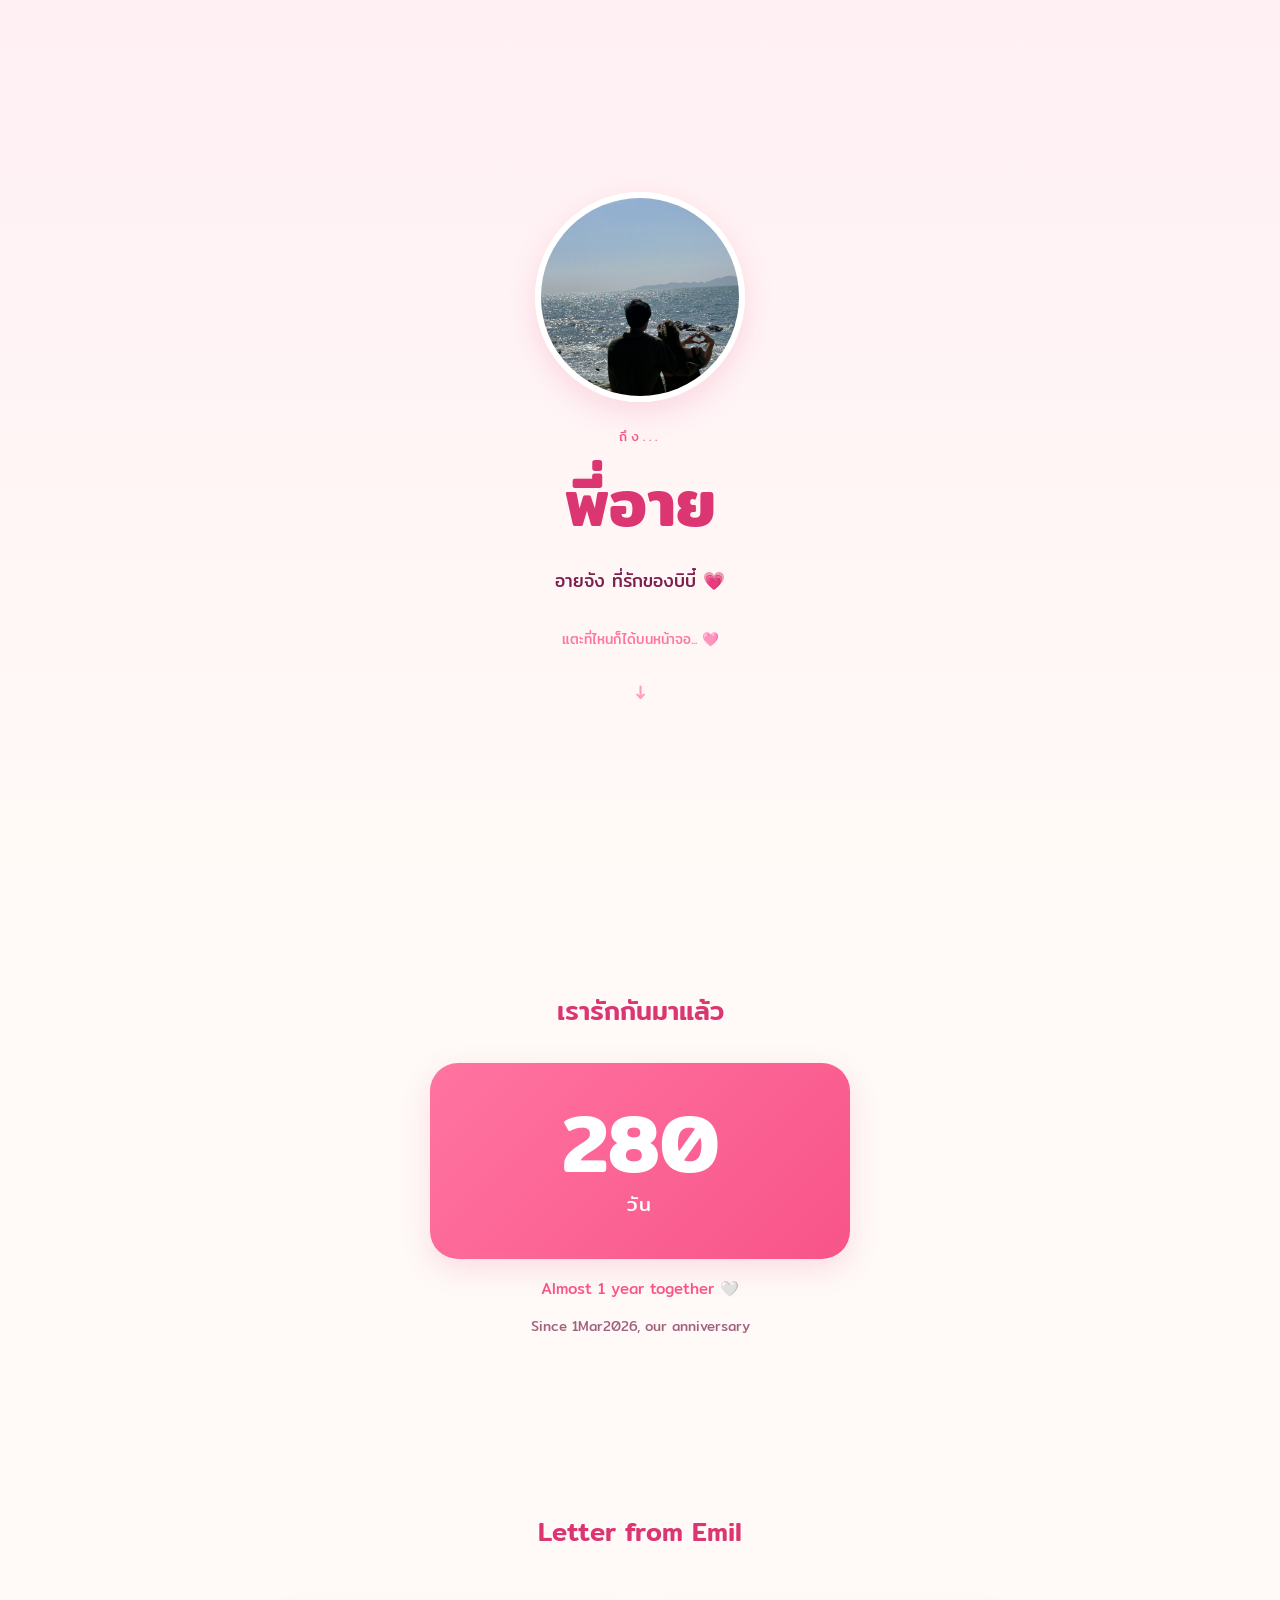
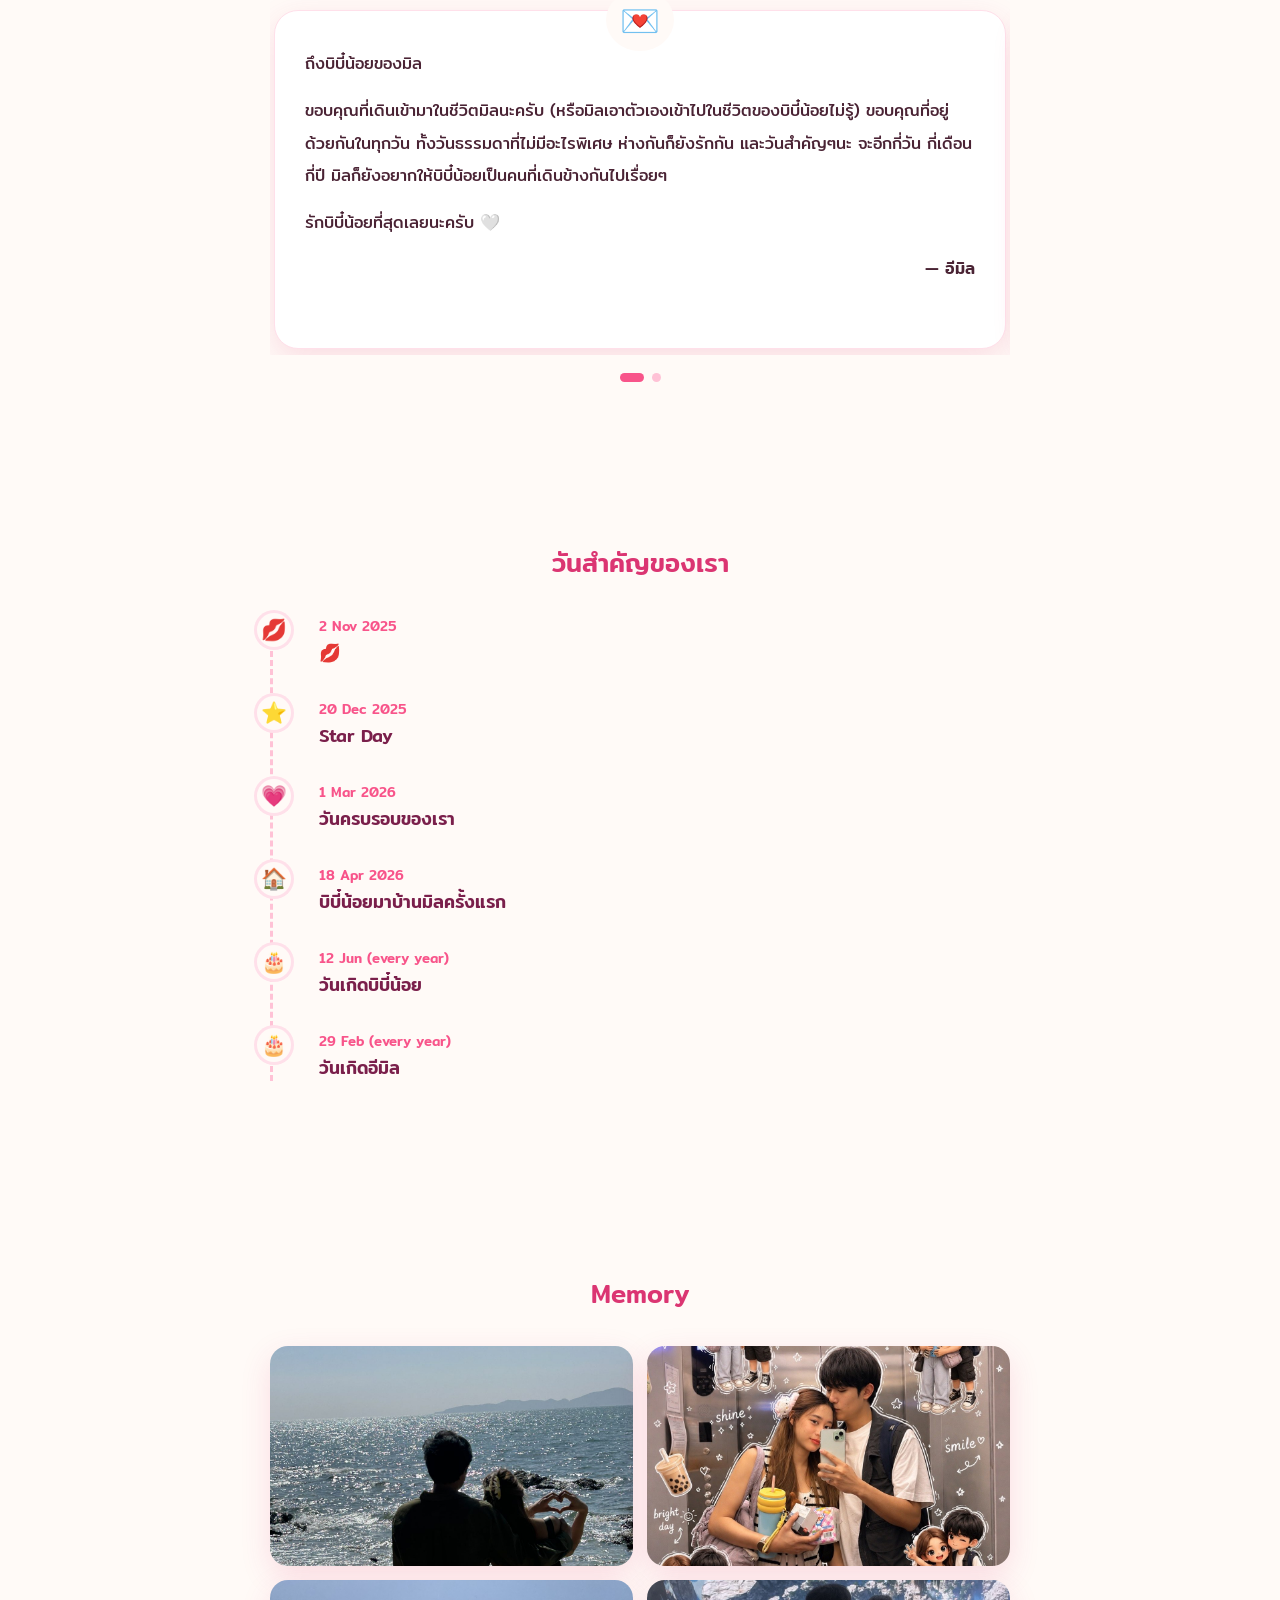
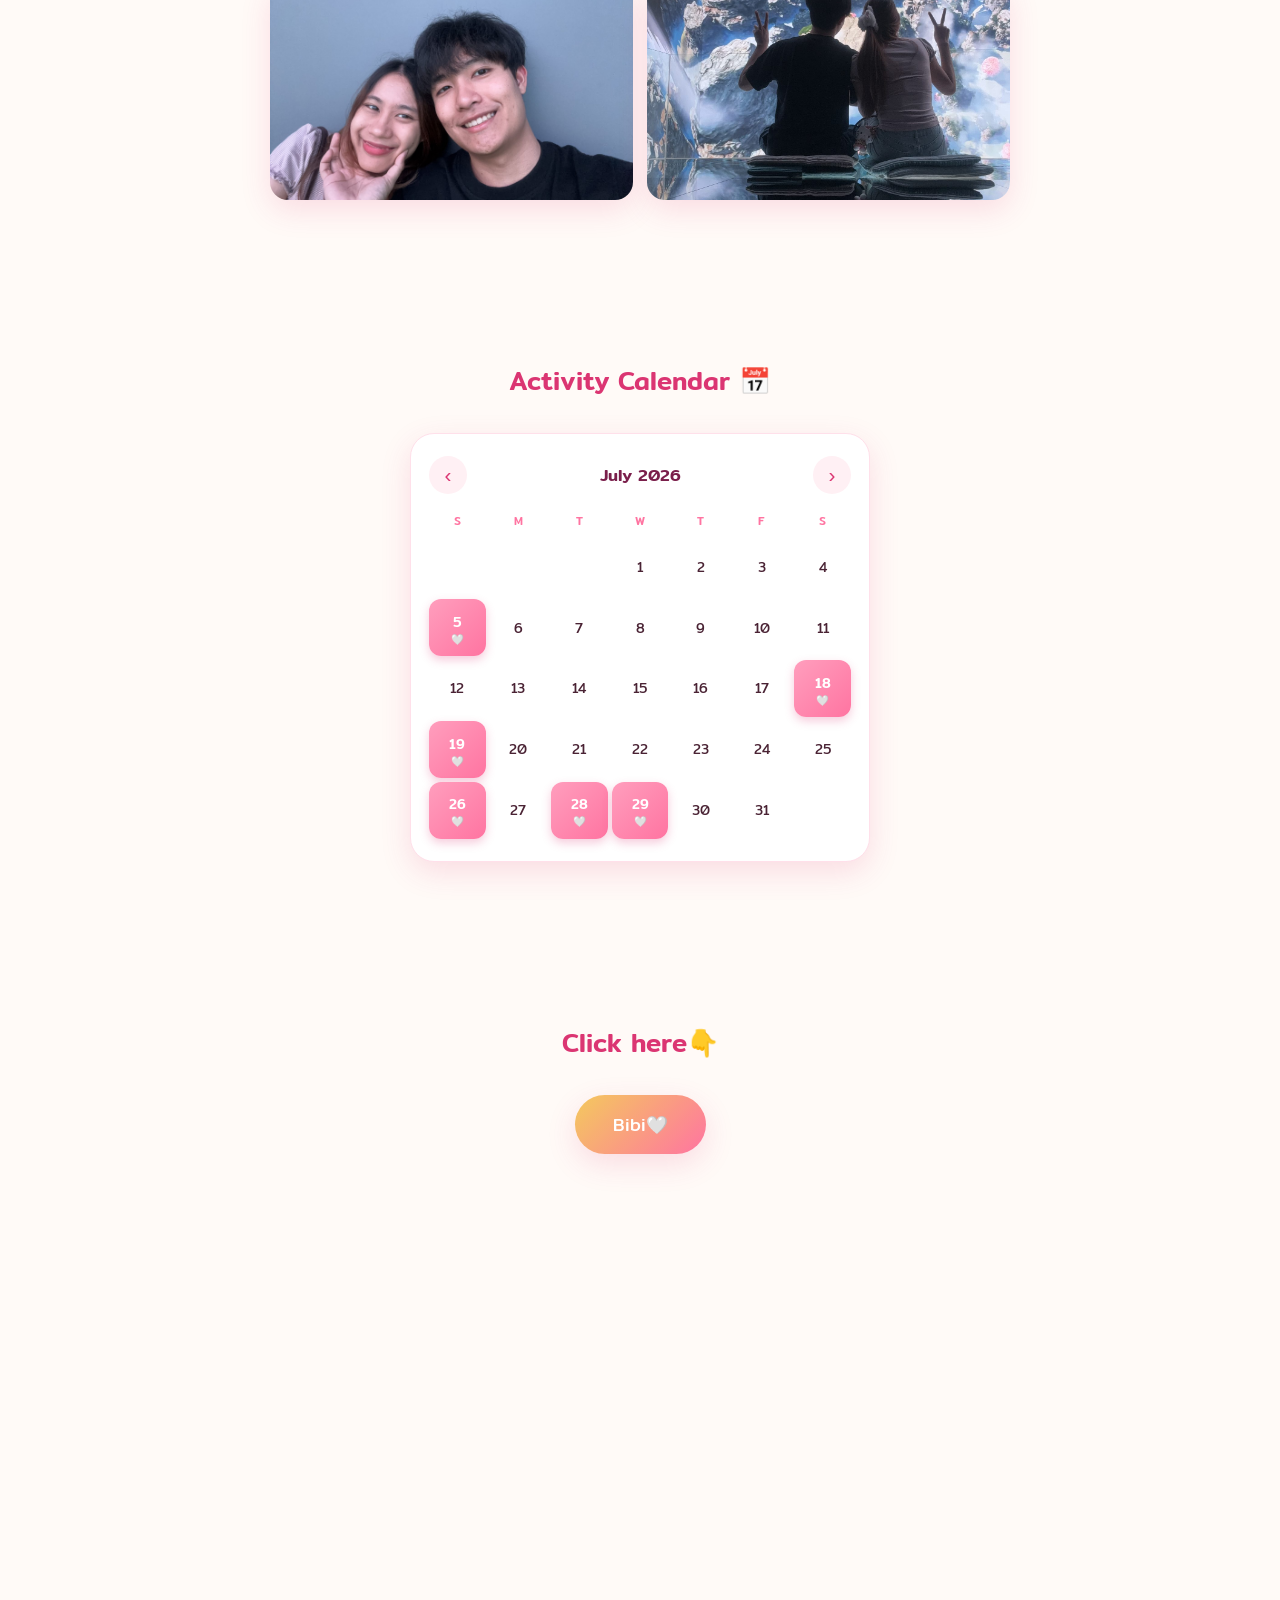
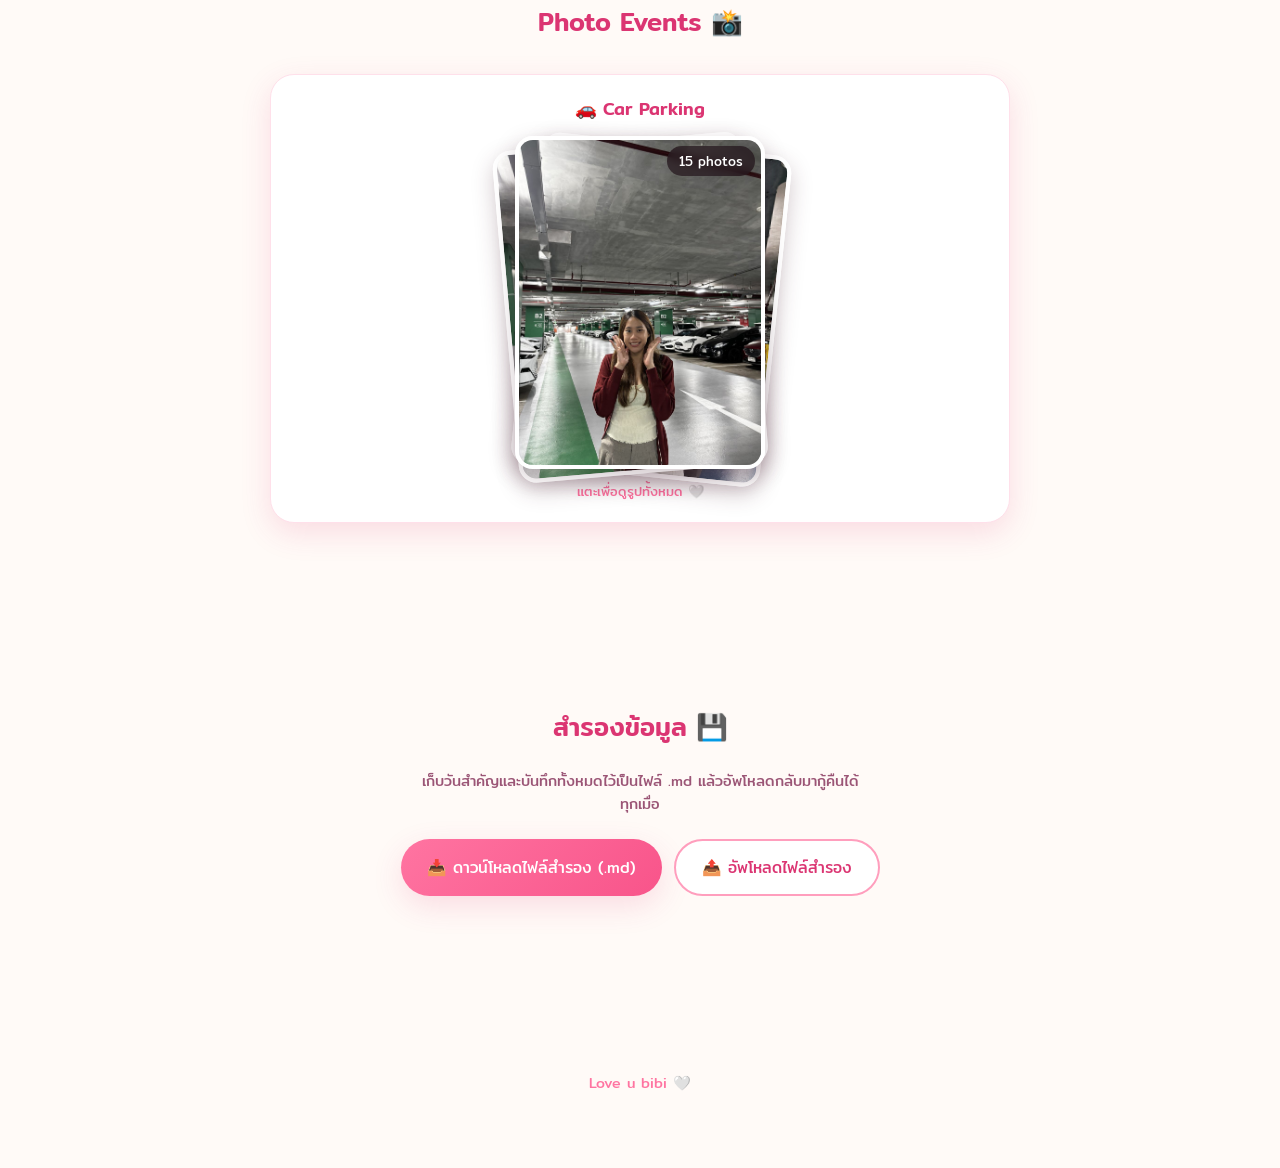
==== commit f18ecbe5: "love/: ZX Space moved to 5 Jul 2026 (v=10)" ====
--- a/love/index.html
+++ b/love/index.html
@@ -6,7 +6,7 @@
 <title>อายจัง 💕</title>
 <link rel="preconnect" href="https://fonts.googleapis.com">
 <link href="https://fonts.googleapis.com/css2?family=Mitr:wght@300;400;500;600&family=Kanit:wght@300;400;500;600&display=swap" rel="stylesheet">
-<link rel="stylesheet" href="style.css?v=8">
+<link rel="stylesheet" href="style.css?v=10">
 </head>
 <body>
 
@@ -125,6 +125,6 @@
   <img id="lightbox-img" src="" alt="" />
 </div>
 
-<script src="script.js?v=8"></script>
+<script src="script.js?v=10"></script>
 </body>
 </html>
